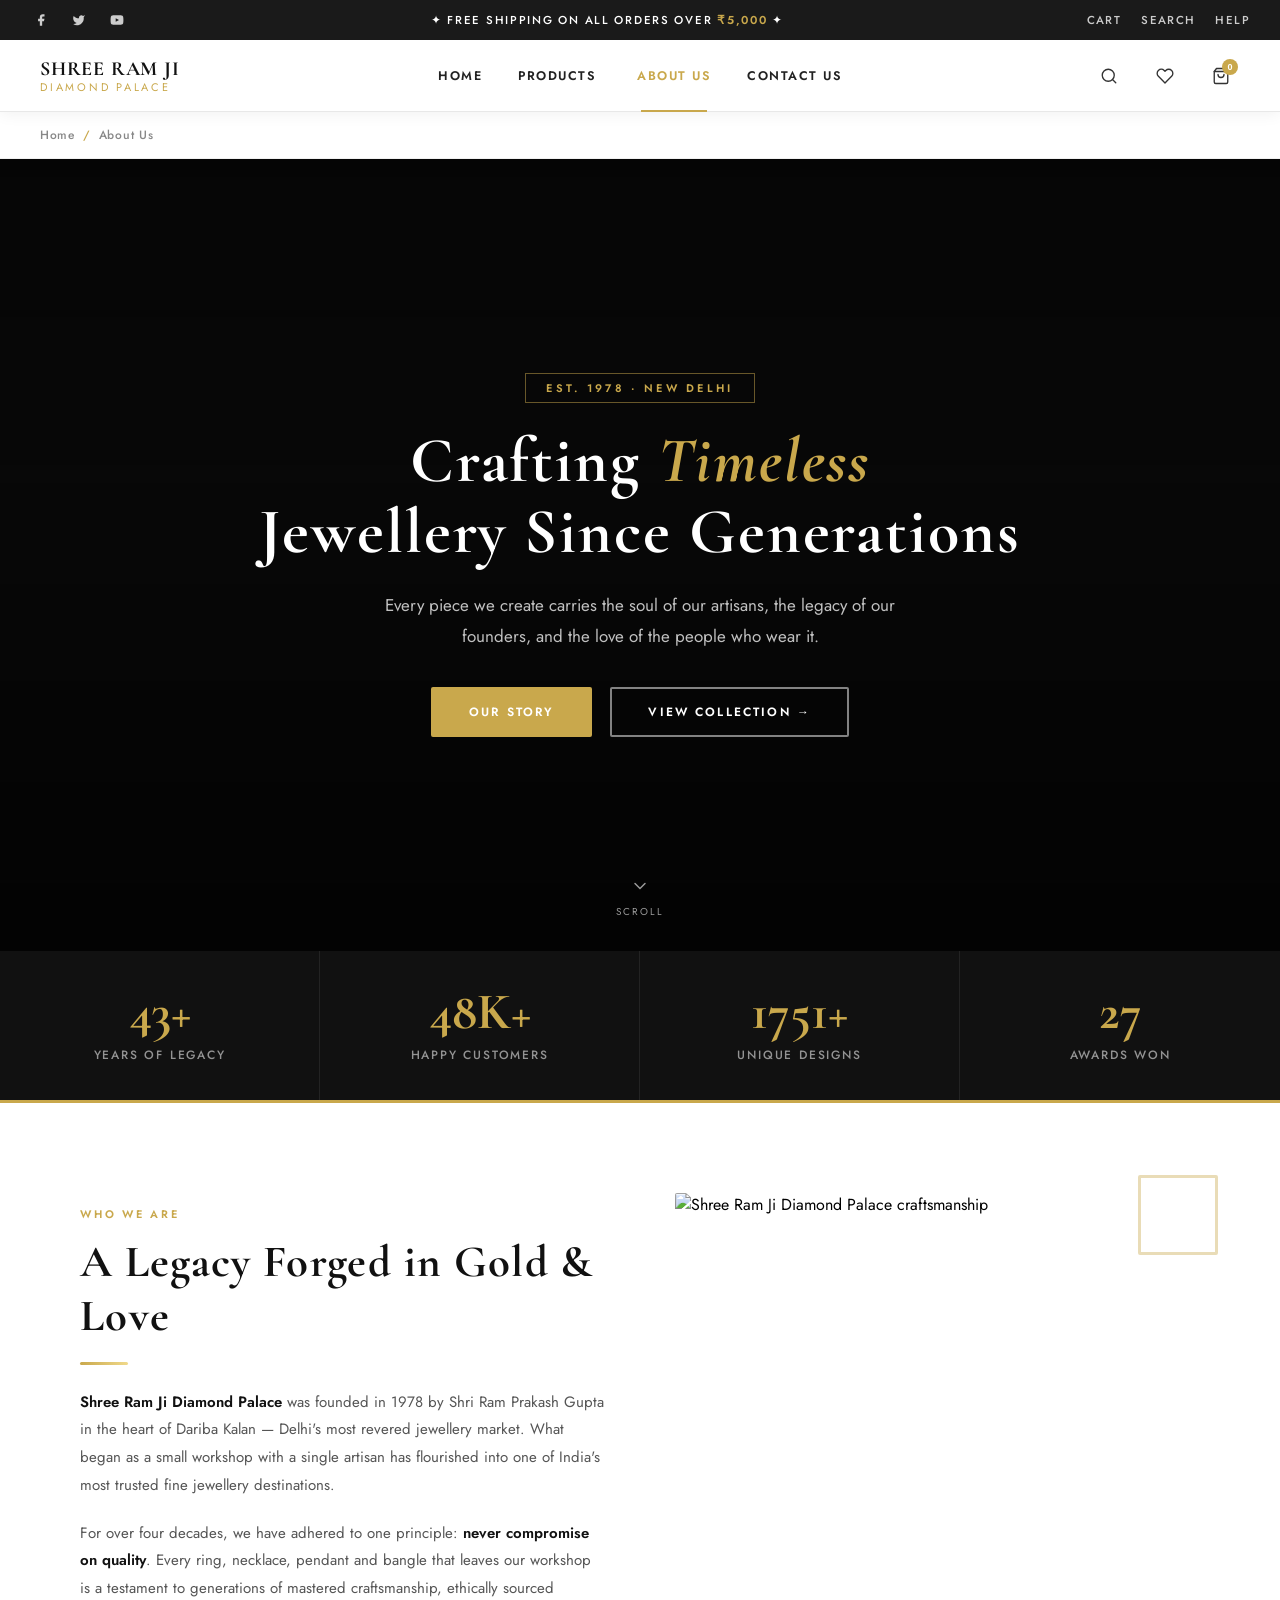
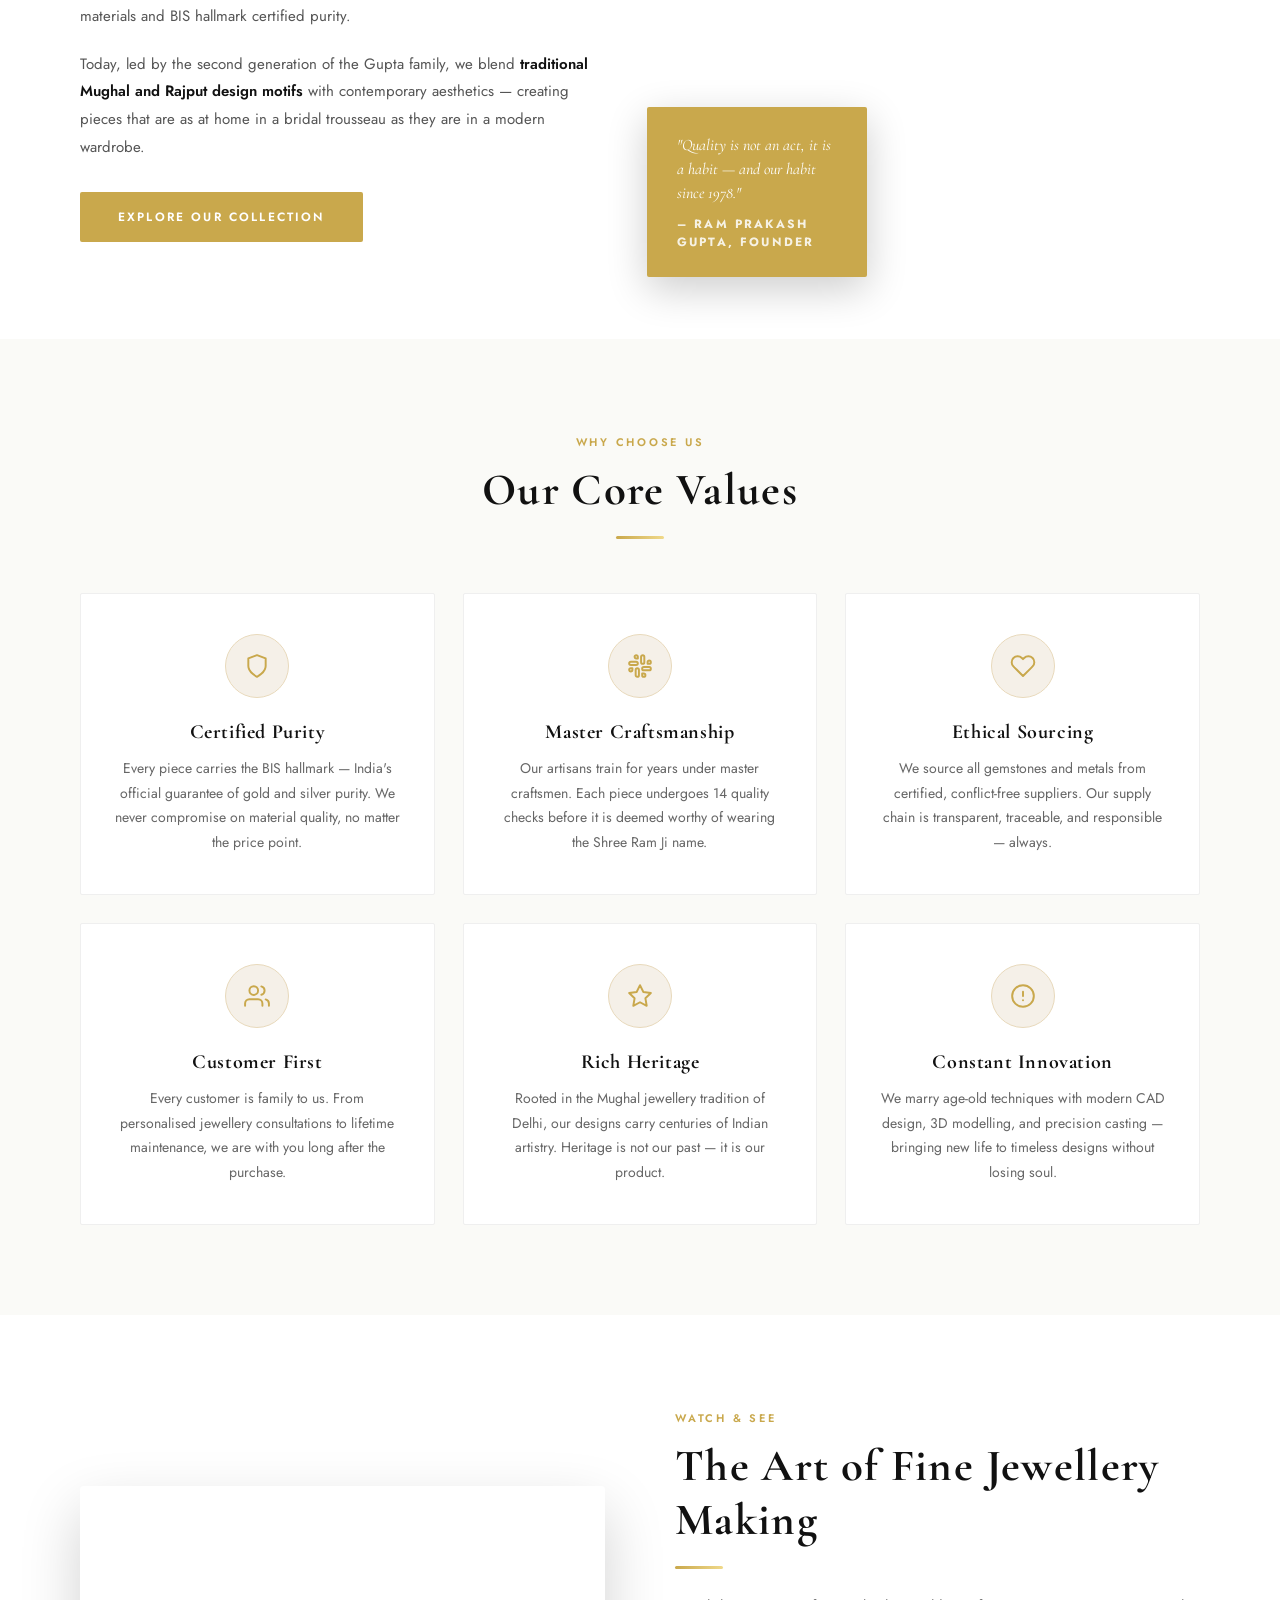
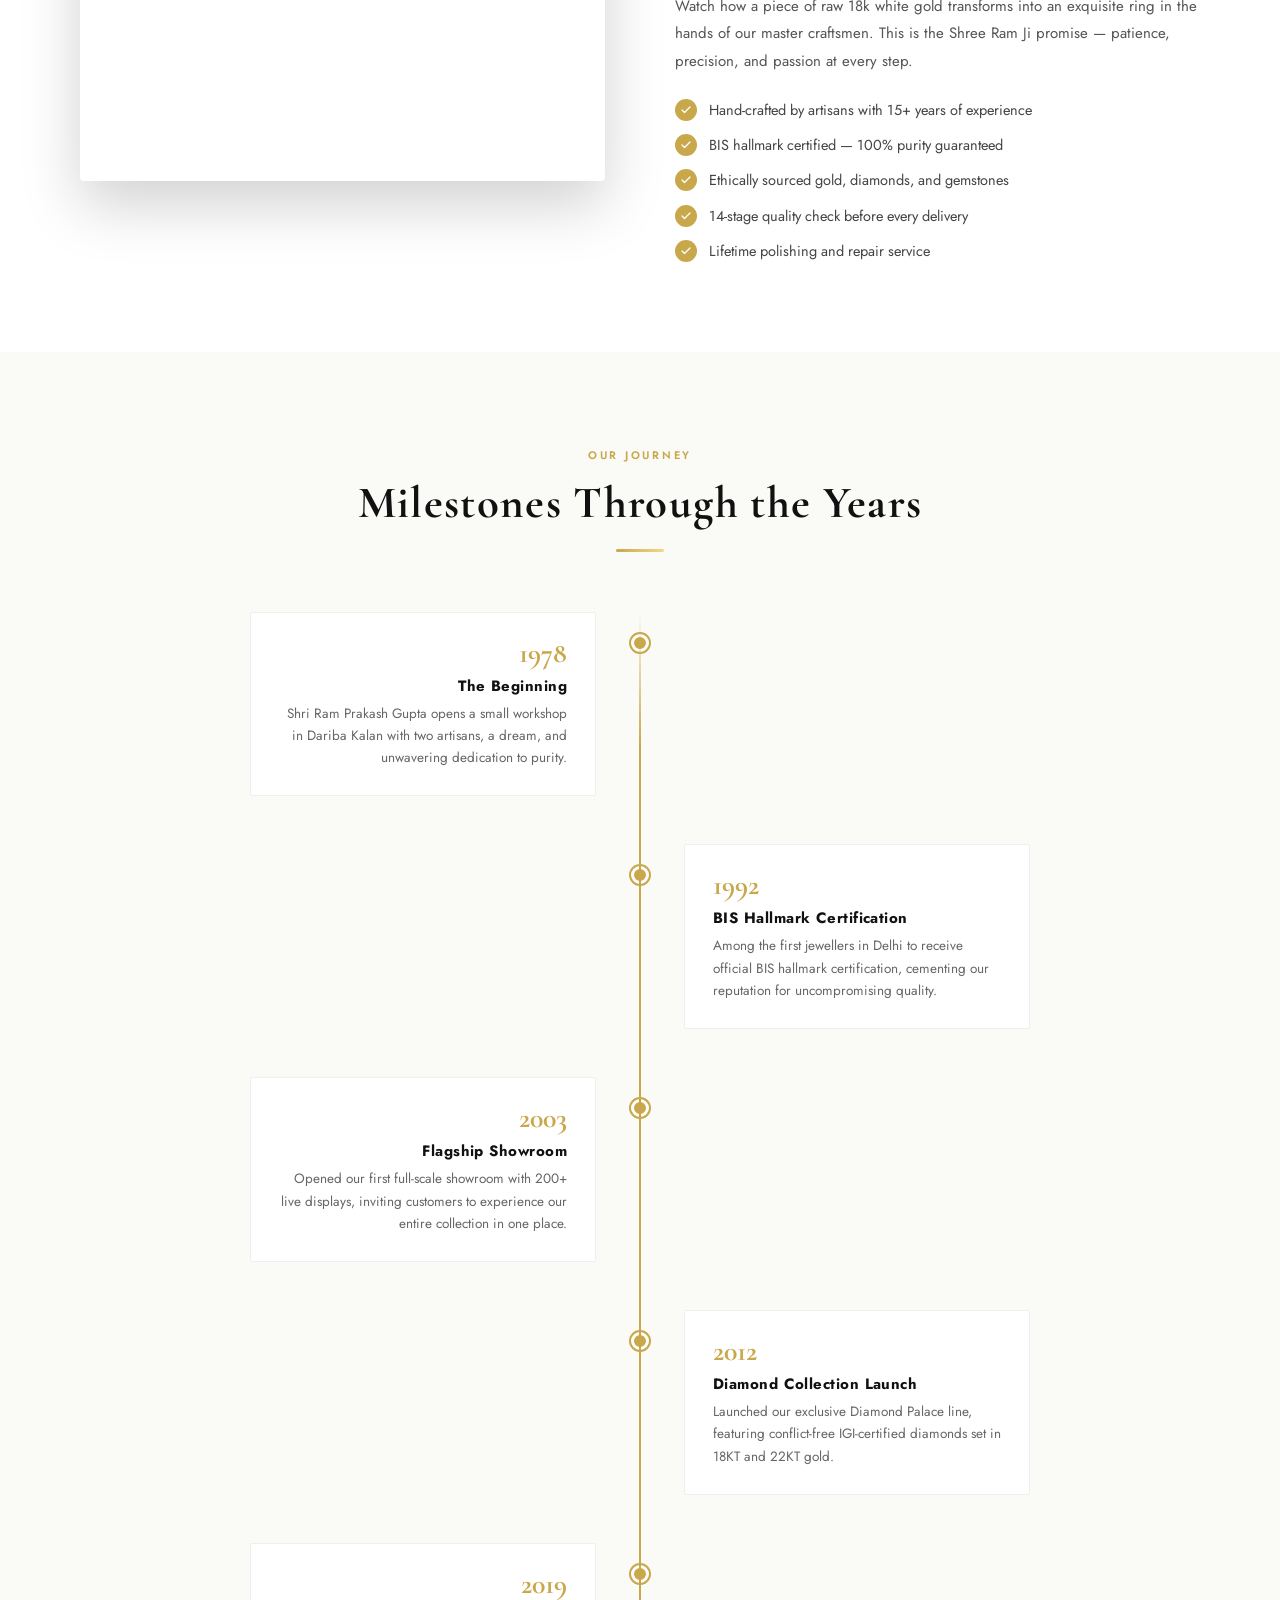
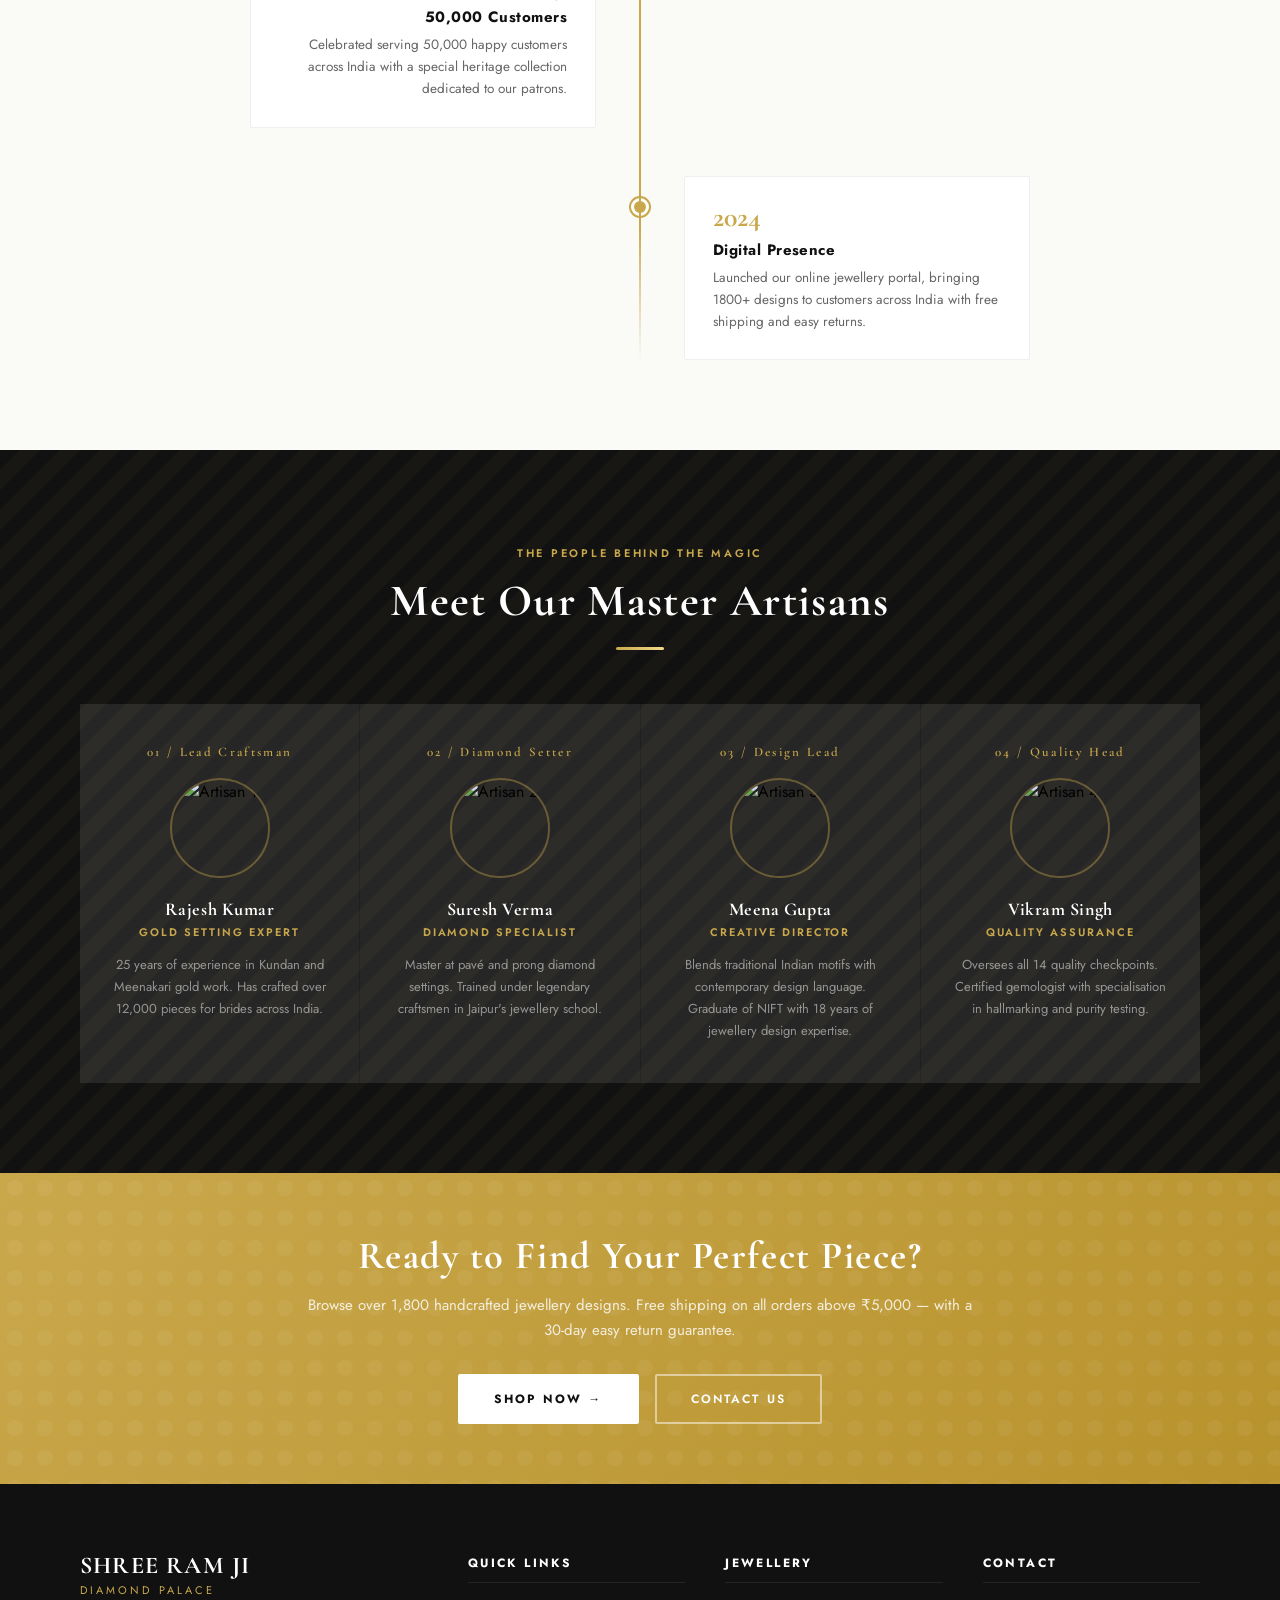
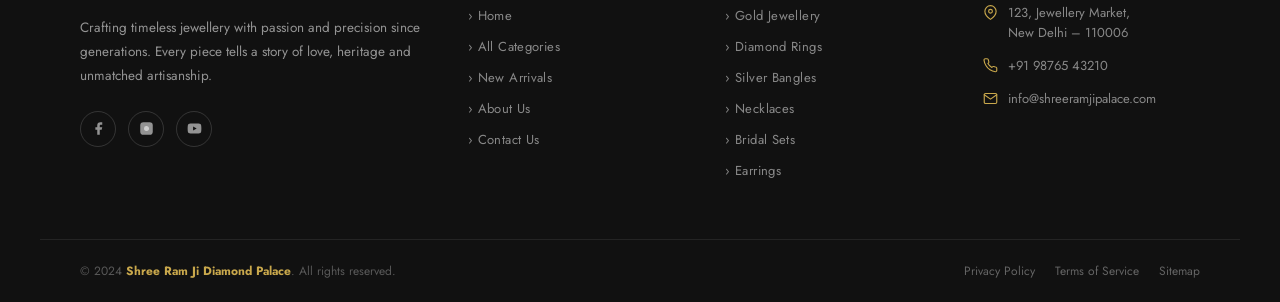
==== about-us.html @ 2475be4d "After Meta API" ====
<!DOCTYPE html>
<html lang="en">

<head>
  <meta charset="UTF-8" />
  <meta name="viewport" content="width=device-width, initial-scale=1.0" />
  <title>About Us – Shree Ram Ji Diamond Palace</title>
  <meta name="description"
    content="Learn the story of Shree Ram Ji Diamond Palace – generations of crafting timeless gold, diamond and silver jewellery with unmatched artisanship." />
  <link rel="preconnect" href="https://fonts.googleapis.com" />
  <link rel="preconnect" href="https://fonts.gstatic.com" crossorigin />
  <link
    href="https://fonts.googleapis.com/css2?family=Cormorant+Garamond:ital,wght@0,400;0,500;0,600;0,700;1,400;1,600&family=Jost:wght@300;400;500;600;700&display=swap"
    rel="stylesheet" />
  <link rel="stylesheet" href="css/topbar.css" />
  <style>
    /* ============================================
       ABOUT US PAGE STYLES
       ============================================ */

    /* ---------- BREADCRUMB ---------- */
    .breadcrumb {
      padding: 14px 40px;
      font-size: 12px;
      font-weight: 500;
      letter-spacing: 0.06em;
      color: #888;
      border-bottom: 1px solid #f0f0f0;
      display: flex;
      align-items: center;
      gap: 8px;
      background: #fff;
    }
    .breadcrumb a { color: #888; text-decoration: none; transition: color .3s; }
    .breadcrumb a:hover { color: var(--topbar-accent); }
    .breadcrumb .sep { color: #c9a84c; }

    /* ---------- HERO VIDEO SECTION ---------- */
    .about-hero {
      position: relative;
      height: 88vh;
      min-height: 520px;
      max-height: 860px;
      overflow: hidden;
      background: #0d0d0d;
      display: flex;
      align-items: center;
      justify-content: center;
    }

    /* YouTube iframe as full-bleed background */
    .about-hero-video-wrap {
      position: absolute;
      inset: 0;
      pointer-events: none;
      overflow: hidden;
    }
    .about-hero-video-wrap iframe {
      position: absolute;
      top: 50%;
      left: 50%;
      /* make it 16:9 and cover the container */
      width: 177.78vh;   /* 16/9 × 100vh */
      height: 100%;
      min-width: 100%;
      min-height: 56.25vw; /* 9/16 × 100vw */
      transform: translate(-50%, -50%);
      border: none;
      pointer-events: none;
    }

    /* Dark overlay */
    .about-hero-overlay {
      position: absolute;
      inset: 0;
      background: linear-gradient(
        to bottom,
        rgba(0,0,0,0.55) 0%,
        rgba(0,0,0,0.38) 40%,
        rgba(0,0,0,0.75) 100%
      );
      z-index: 1;
    }

    /* Hero text */
    .about-hero-content {
      position: relative;
      z-index: 2;
      text-align: center;
      padding: 0 24px;
      max-width: 820px;
      margin: 0 auto;
    }
    .about-hero-tag {
      display: inline-block;
      font-family: var(--font-primary);
      font-size: 11px;
      font-weight: 600;
      letter-spacing: 0.3em;
      text-transform: uppercase;
      color: var(--topbar-accent);
      border: 1px solid rgba(201,168,76,.5);
      padding: 6px 20px;
      margin-bottom: 22px;
      animation: fadeUp .8s ease .2s both;
    }
    .about-hero-title {
      font-family: var(--font-serif);
      font-size: clamp(40px, 5vw, 72px);
      font-weight: 700;
      color: #fff;
      line-height: 1.12;
      letter-spacing: 0.03em;
      margin-bottom: 22px;
      animation: fadeUp .8s ease .4s both;
    }
    .about-hero-title em {
      font-style: italic;
      color: var(--topbar-accent);
    }
    .about-hero-desc {
      font-size: 17px;
      color: rgba(255,255,255,.75);
      line-height: 1.8;
      max-width: 580px;
      margin: 0 auto 36px;
      animation: fadeUp .8s ease .6s both;
    }
    .about-hero-btns {
      display: flex;
      gap: 18px;
      justify-content: center;
      flex-wrap: wrap;
      animation: fadeUp .8s ease .8s both;
    }
    .btn-gold {
      display: inline-flex;
      align-items: center;
      gap: 10px;
      background: var(--topbar-accent);
      color: #fff;
      padding: 14px 36px;
      font-size: 12px;
      font-weight: 600;
      letter-spacing: 0.18em;
      text-transform: uppercase;
      font-family: var(--font-primary);
      text-decoration: none;
      border: 2px solid var(--topbar-accent);
      transition: all .3s;
      border-radius: 2px;
    }
    .btn-gold:hover { background: transparent; color: var(--topbar-accent); }
    .btn-outline-white {
      display: inline-flex;
      align-items: center;
      gap: 10px;
      background: transparent;
      color: #fff;
      padding: 14px 36px;
      font-size: 12px;
      font-weight: 600;
      letter-spacing: 0.18em;
      text-transform: uppercase;
      font-family: var(--font-primary);
      text-decoration: none;
      border: 2px solid rgba(255,255,255,.5);
      transition: all .3s;
      border-radius: 2px;
    }
    .btn-outline-white:hover { border-color: #fff; background: rgba(255,255,255,.08); }

    /* Scroll indicator */
    .scroll-indicator {
      position: absolute;
      bottom: 32px;
      left: 50%;
      transform: translateX(-50%);
      z-index: 2;
      display: flex;
      flex-direction: column;
      align-items: center;
      gap: 8px;
      color: rgba(255,255,255,.6);
      font-size: 10px;
      letter-spacing: 0.2em;
      text-transform: uppercase;
      animation: bounce 2s infinite;
    }
    .scroll-indicator svg {
      width: 20px; height: 20px;
      stroke: rgba(255,255,255,.6);
      fill: none;
      stroke-width: 1.8;
      stroke-linecap: round;
    }

    @keyframes fadeUp {
      from { opacity: 0; transform: translateY(24px); }
      to   { opacity: 1; transform: translateY(0); }
    }
    @keyframes bounce {
      0%, 100% { transform: translateX(-50%) translateY(0); }
      50%       { transform: translateX(-50%) translateY(8px); }
    }

    /* ---------- STATS STRIP ---------- */
    .stats-strip {
      background: #111;
      display: grid;
      grid-template-columns: repeat(4, 1fr);
      border-bottom: 3px solid var(--topbar-accent);
    }
    .stat-item {
      text-align: center;
      padding: 36px 20px;
      border-right: 1px solid rgba(255,255,255,.08);
      transition: background .3s;
    }
    .stat-item:last-child { border-right: none; }
    .stat-item:hover { background: rgba(201,168,76,.06); }
    .stat-number {
      font-family: var(--font-serif);
      font-size: clamp(36px, 4vw, 52px);
      font-weight: 700;
      color: var(--topbar-accent);
      line-height: 1;
      margin-bottom: 8px;
    }
    .stat-label {
      font-size: 12px;
      font-weight: 500;
      letter-spacing: 0.15em;
      text-transform: uppercase;
      color: rgba(255,255,255,.55);
    }

    /* ---------- STORY SECTION ---------- */
    .about-section {
      padding: 90px 0;
    }
    .container {
      max-width: 1200px;
      margin: 0 auto;
      padding: 0 40px;
    }

    .section-tag-sm {
      display: inline-block;
      font-size: 11px;
      font-weight: 600;
      letter-spacing: 0.25em;
      text-transform: uppercase;
      color: var(--topbar-accent);
      margin-bottom: 14px;
    }
    .section-title-lg {
      font-family: var(--font-serif);
      font-size: clamp(30px, 3.5vw, 48px);
      font-weight: 700;
      color: #111;
      line-height: 1.2;
      letter-spacing: 0.03em;
      margin-bottom: 0;
    }
    .section-divider {
      width: 48px;
      height: 3px;
      background: linear-gradient(90deg, var(--topbar-accent), #f0d98a);
      margin: 18px 0 24px;
      border-radius: 2px;
    }
    .body-text {
      font-size: 15px;
      color: #555;
      line-height: 1.85;
      margin-bottom: 20px;
    }
    .body-text strong { color: #111; font-weight: 600; }

    /* Story layout: text left, image right */
    .story-grid {
      display: grid;
      grid-template-columns: 1fr 1fr;
      gap: 70px;
      align-items: center;
    }
    .story-image-wrap {
      position: relative;
    }
    .story-main-img {
      width: 100%;
      aspect-ratio: 4/5;
      object-fit: cover;
      display: block;
      border-radius: 2px;
    }
    .story-accent-box {
      position: absolute;
      bottom: -28px;
      left: -28px;
      background: var(--topbar-accent);
      color: #fff;
      padding: 26px 30px;
      font-family: var(--font-serif);
      font-size: 16px;
      font-style: italic;
      line-height: 1.5;
      max-width: 220px;
      box-shadow: 0 12px 40px rgba(0,0,0,.2);
      border-radius: 2px;
    }
    .story-accent-box strong {
      display: block;
      font-style: normal;
      font-size: 12px;
      font-family: var(--font-primary);
      letter-spacing: 0.18em;
      text-transform: uppercase;
      margin-top: 10px;
      opacity: .85;
    }
    /* Small decorative frame */
    .story-frame {
      position: absolute;
      top: -18px;
      right: -18px;
      width: 80px;
      height: 80px;
      border: 3px solid var(--topbar-accent);
      opacity: .4;
      border-radius: 2px;
    }

    /* ---------- VALUES SECTION ---------- */
    .values-section {
      background: #fafaf7;
      padding: 90px 0;
    }
    .values-header { text-align: center; margin-bottom: 54px; }
    .values-header .section-divider { margin: 18px auto 0; }

    .values-grid {
      display: grid;
      grid-template-columns: repeat(3, 1fr);
      gap: 28px;
    }
    .value-card {
      background: #fff;
      padding: 40px 32px;
      text-align: center;
      border: 1px solid #efefef;
      border-radius: 2px;
      transition: transform .3s, box-shadow .3s, border-color .3s;
      position: relative;
      overflow: hidden;
    }
    .value-card::before {
      content: '';
      position: absolute;
      bottom: 0; left: 0; right: 0;
      height: 3px;
      background: linear-gradient(90deg, var(--topbar-accent), #f0d98a);
      transform: scaleX(0);
      transition: transform .35s;
    }
    .value-card:hover { transform: translateY(-6px); box-shadow: 0 16px 40px rgba(0,0,0,.09); border-color: #e8d9bb; }
    .value-card:hover::before { transform: scaleX(1); }

    .value-icon {
      width: 64px; height: 64px;
      border-radius: 50%;
      background: #f5f0e8;
      border: 1.5px solid #e8d9bb;
      display: flex; align-items: center; justify-content: center;
      margin: 0 auto 22px;
      transition: background .3s;
    }
    .value-card:hover .value-icon { background: #111; border-color: #111; }
    .value-icon svg {
      width: 26px; height: 26px;
      stroke: var(--topbar-accent);
      fill: none;
      stroke-width: 1.8;
      stroke-linecap: round;
      stroke-linejoin: round;
      transition: stroke .3s;
    }
    .value-card:hover .value-icon svg { stroke: var(--topbar-accent); }

    .value-title {
      font-family: var(--font-serif);
      font-size: 20px;
      font-weight: 700;
      color: #111;
      margin-bottom: 12px;
      letter-spacing: 0.03em;
    }
    .value-desc {
      font-size: 14px;
      color: #666;
      line-height: 1.75;
    }

    /* ---------- VIDEO FEATURE SECTION ---------- */
    .video-feature {
      padding: 90px 0;
      background: #fff;
    }
    .video-feature-grid {
      display: grid;
      grid-template-columns: 1fr 1fr;
      gap: 70px;
      align-items: center;
    }
    .video-embed-wrap {
      position: relative;
      aspect-ratio: 16/9;
      border-radius: 4px;
      overflow: hidden;
      box-shadow: 0 24px 60px rgba(0,0,0,.18);
    }
    .video-embed-wrap iframe {
      position: absolute;
      inset: 0;
      width: 100%;
      height: 100%;
      border: none;
    }
    /* Gold corner accents */
    .video-embed-wrap::before,
    .video-embed-wrap::after {
      content: '';
      position: absolute;
      width: 30px; height: 30px;
      border-color: var(--topbar-accent);
      border-style: solid;
      z-index: 1;
    }
    .video-embed-wrap::before { top: -8px; left: -8px; border-width: 3px 0 0 3px; }
    .video-embed-wrap::after  { bottom: -8px; right: -8px; border-width: 0 3px 3px 0; }

    .video-feature-checklist {
      list-style: none;
      margin-top: 22px;
      display: flex;
      flex-direction: column;
      gap: 12px;
    }
    .video-feature-checklist li {
      display: flex;
      align-items: flex-start;
      gap: 12px;
      font-size: 14.5px;
      color: #444;
      line-height: 1.6;
    }
    .check-icon {
      width: 22px; height: 22px;
      flex-shrink: 0;
      background: var(--topbar-accent);
      border-radius: 50%;
      display: flex; align-items: center; justify-content: center;
      margin-top: 1px;
    }
    .check-icon svg {
      width: 12px; height: 12px;
      stroke: #fff;
      fill: none;
      stroke-width: 2.5;
      stroke-linecap: round;
      stroke-linejoin: round;
    }

    /* ---------- TIMELINE ---------- */
    .timeline-section {
      padding: 90px 0;
      background: #fafaf7;
    }
    .timeline-header { text-align: center; margin-bottom: 60px; }
    .timeline-header .section-divider { margin: 18px auto 0; }

    .timeline {
      position: relative;
      max-width: 780px;
      margin: 0 auto;
    }
    .timeline::before {
      content: '';
      position: absolute;
      left: 50%;
      top: 0; bottom: 0;
      width: 2px;
      background: linear-gradient(to bottom, transparent, var(--topbar-accent) 10%, var(--topbar-accent) 90%, transparent);
      transform: translateX(-50%);
    }
    .timeline-item {
      display: grid;
      grid-template-columns: 1fr 40px 1fr;
      gap: 0;
      margin-bottom: 48px;
      align-items: start;
    }
    .timeline-item:last-child { margin-bottom: 0; }

    .timeline-content-left,
    .timeline-content-right {
      background: #fff;
      padding: 26px 28px;
      border: 1px solid #efefef;
      border-radius: 2px;
      position: relative;
      transition: box-shadow .3s;
    }
    .timeline-content-left:hover,
    .timeline-content-right:hover { box-shadow: 0 8px 24px rgba(0,0,0,.08); }

    .timeline-content-left { text-align: right; margin-right: 24px; }
    .timeline-content-right { text-align: left; margin-left: 24px; }

    /* Empty filler */
    .timeline-item:nth-child(even) .timeline-content-left { visibility: hidden; }
    .timeline-item:nth-child(odd)  .timeline-content-right { visibility: hidden; }

    .timeline-dot {
      display: flex;
      align-items: flex-start;
      justify-content: center;
      padding-top: 22px;
    }
    .timeline-dot-inner {
      width: 18px; height: 18px;
      border-radius: 50%;
      background: var(--topbar-accent);
      border: 3px solid #fff;
      box-shadow: 0 0 0 2px var(--topbar-accent);
    }

    .timeline-year {
      font-family: var(--font-serif);
      font-size: 28px;
      font-weight: 700;
      color: var(--topbar-accent);
      line-height: 1;
      margin-bottom: 8px;
    }
    .timeline-title {
      font-size: 15px;
      font-weight: 700;
      color: #111;
      margin-bottom: 6px;
      letter-spacing: 0.03em;
    }
    .timeline-text {
      font-size: 13.5px;
      color: #666;
      line-height: 1.65;
    }

    /* ---------- TEAM / CRAFTSMANSHIP ---------- */
    .craftsmanship-section {
      padding: 90px 0;
      background: #111;
      position: relative;
      overflow: hidden;
    }
    .craftsmanship-section::before {
      content: '';
      position: absolute;
      inset: 0;
      background: url("data:image/svg+xml,%3Csvg width='40' height='40' viewBox='0 0 40 40' xmlns='http://www.w3.org/2000/svg'%3E%3Cg fill='%23c9a84c' fill-opacity='0.04'%3E%3Cpath d='M0 40L40 0H20L0 20M40 40V20L20 40'/%3E%3C/g%3E%3C/svg%3E");
    }
    .craftsmanship-inner {
      position: relative;
      z-index: 1;
    }
    .craftsmanship-header { text-align: center; margin-bottom: 54px; }
    .craftsmanship-header .section-title-lg { color: #fff; }
    .craftsmanship-header .section-tag-sm { color: var(--topbar-accent); }
    .craftsmanship-header .section-divider { margin: 18px auto 0; }

    .craft-grid {
      display: grid;
      grid-template-columns: repeat(4, 1fr);
      gap: 1px;
      background: rgba(255,255,255,.06);
    }
    .craft-card {
      background: rgba(255,255,255,.03);
      padding: 40px 28px;
      text-align: center;
      transition: background .3s;
      cursor: default;
    }
    .craft-card:hover { background: rgba(201,168,76,.08); }

    .craft-num {
      font-family: var(--font-serif);
      font-size: 13px;
      color: var(--topbar-accent);
      letter-spacing: 0.18em;
      margin-bottom: 18px;
      font-weight: 600;
    }
    .craft-img-circle {
      width: 100px; height: 100px;
      border-radius: 50%;
      overflow: hidden;
      margin: 0 auto 20px;
      border: 2px solid rgba(201,168,76,.4);
    }
    .craft-img-circle img {
      width: 100%; height: 100%;
      object-fit: cover;
      filter: grayscale(20%);
      transition: filter .3s, transform .3s;
    }
    .craft-card:hover .craft-img-circle img { filter: grayscale(0%); transform: scale(1.05); }
    .craft-name {
      font-family: var(--font-serif);
      font-size: 18px;
      font-weight: 700;
      color: #fff;
      margin-bottom: 4px;
      letter-spacing: 0.03em;
    }
    .craft-role {
      font-size: 11px;
      color: var(--topbar-accent);
      font-weight: 600;
      letter-spacing: 0.18em;
      text-transform: uppercase;
      margin-bottom: 14px;
    }
    .craft-bio {
      font-size: 13px;
      color: rgba(255,255,255,.5);
      line-height: 1.7;
    }

    /* ---------- CTA STRIP ---------- */
    .cta-strip {
      background: linear-gradient(135deg, var(--topbar-accent) 0%, #b8922c 100%);
      padding: 60px 40px;
      text-align: center;
      position: relative;
      overflow: hidden;
    }
    .cta-strip::before {
      content: '';
      position: absolute;
      inset: 0;
      background: url("data:image/svg+xml,%3Csvg width='30' height='30' viewBox='0 0 30 30' xmlns='http://www.w3.org/2000/svg'%3E%3Cg fill='%23fff' fill-opacity='0.05'%3E%3Ccircle cx='15' cy='15' r='8'/%3E%3C/g%3E%3C/svg%3E");
    }
    .cta-inner { position: relative; z-index: 1; max-width: 680px; margin: 0 auto; }
    .cta-title {
      font-family: var(--font-serif);
      font-size: clamp(28px, 3vw, 42px);
      font-weight: 700;
      color: #fff;
      letter-spacing: 0.04em;
      margin-bottom: 14px;
      line-height: 1.2;
    }
    .cta-sub {
      font-size: 15px;
      color: rgba(255,255,255,.82);
      line-height: 1.7;
      margin-bottom: 30px;
    }
    .cta-btns { display: flex; gap: 16px; justify-content: center; flex-wrap: wrap; }
    .btn-white {
      display: inline-flex;
      align-items: center;
      gap: 9px;
      background: #fff;
      color: #111;
      padding: 14px 34px;
      font-size: 12px;
      font-weight: 700;
      letter-spacing: 0.18em;
      text-transform: uppercase;
      font-family: var(--font-primary);
      text-decoration: none;
      border: 2px solid #fff;
      transition: all .3s;
      border-radius: 2px;
    }
    .btn-white:hover { background: transparent; color: #fff; }
    .btn-outline-dark {
      display: inline-flex;
      align-items: center;
      gap: 9px;
      background: transparent;
      color: #fff;
      padding: 14px 34px;
      font-size: 12px;
      font-weight: 600;
      letter-spacing: 0.18em;
      text-transform: uppercase;
      font-family: var(--font-primary);
      text-decoration: none;
      border: 2px solid rgba(255,255,255,.5);
      transition: all .3s;
      border-radius: 2px;
    }
    .btn-outline-dark:hover { border-color: #fff; background: rgba(255,255,255,.1); }

    /* ---------- FOOTER (reuse from index) ---------- */
    .site-footer {
      background: #111;
      color: rgba(255,255,255,.75);
      padding: 70px 0 0;
      font-family: var(--font-primary);
    }
    .footer-grid {
      max-width: 1200px;
      margin: 0 auto;
      padding: 0 40px;
      display: grid;
      grid-template-columns: 1.6fr 1fr 1fr 1fr;
      gap: 40px;
      padding-bottom: 50px;
      border-bottom: 1px solid rgba(255,255,255,.08);
    }
    .footer-logo-text {
      font-family: var(--font-serif);
      font-size: 24px;
      font-weight: 700;
      color: #fff;
      letter-spacing: 0.05em;
      text-transform: uppercase;
      line-height: 1;
    }
    .footer-logo-sub {
      font-size: 11px;
      font-weight: 400;
      letter-spacing: 0.28em;
      color: var(--topbar-accent);
      text-transform: uppercase;
      margin-bottom: 18px;
      margin-top: 4px;
    }
    .footer-about { font-size: 13.5px; color: rgba(255,255,255,.55); line-height: 1.8; margin-bottom: 22px; }
    .footer-social { display: flex; gap: 12px; }
    .footer-social a {
      width: 36px; height: 36px;
      border-radius: 50%;
      border: 1px solid rgba(255,255,255,.15);
      display: flex; align-items: center; justify-content: center;
      color: rgba(255,255,255,.55);
      text-decoration: none;
      transition: all .3s;
    }
    .footer-social a:hover { background: var(--topbar-accent); border-color: var(--topbar-accent); color: #fff; }
    .footer-social a svg { width: 15px; height: 15px; fill: currentColor; }
    .footer-col h5 {
      font-size: 12px;
      font-weight: 700;
      letter-spacing: 0.2em;
      text-transform: uppercase;
      color: #fff;
      margin-bottom: 20px;
      padding-bottom: 10px;
      border-bottom: 1px solid rgba(255,255,255,.08);
    }
    .footer-links { list-style: none; }
    .footer-links li { margin-bottom: 8px; }
    .footer-links li a { font-size: 13px; color: rgba(255,255,255,.5); text-decoration: none; transition: color .25s; letter-spacing: 0.03em; }
    .footer-links li a:hover { color: var(--topbar-accent); }
    .footer-contact-item { display: flex; align-items: flex-start; gap: 10px; font-size: 13px; color: rgba(255,255,255,.5); margin-bottom: 12px; line-height: 1.6; }
    .footer-contact-item svg { width: 15px; height: 15px; stroke: var(--topbar-accent); fill: none; stroke-width: 1.8; stroke-linecap: round; stroke-linejoin: round; flex-shrink: 0; margin-top: 2px; }
    .footer-bottom {
      max-width: 1200px;
      margin: 0 auto;
      padding: 22px 40px;
      display: flex;
      align-items: center;
      justify-content: space-between;
      font-size: 12px;
      color: rgba(255,255,255,.3);
      flex-wrap: wrap;
      gap: 12px;
    }
    .footer-bottom a { color: rgba(255,255,255,.35); text-decoration: none; transition: color .25s; }
    .footer-bottom a:hover { color: var(--topbar-accent); }

    /* ---------- RESPONSIVE ---------- */
    @media (max-width: 1024px) {
      .story-grid, .video-feature-grid { grid-template-columns: 1fr; gap: 44px; }
      .story-image-wrap { order: -1; }
      .story-accent-box { bottom: -18px; left: -10px; }
      .values-grid { grid-template-columns: repeat(2, 1fr); }
      .craft-grid { grid-template-columns: repeat(2, 1fr); }
      .footer-grid { grid-template-columns: 1fr 1fr; }
    }
    @media (max-width: 768px) {
      .breadcrumb { padding: 12px 16px; }
      .about-section, .video-feature, .timeline-section, .craftsmanship-section, .values-section { padding: 60px 0; }
      .container { padding: 0 20px; }
      .stats-strip { grid-template-columns: repeat(2, 1fr); }
      .stat-item:nth-child(2) { border-right: none; }
      .stat-item:nth-child(1), .stat-item:nth-child(2) { border-bottom: 1px solid rgba(255,255,255,.08); }
      .values-grid { grid-template-columns: 1fr; }
      .craft-grid { grid-template-columns: 1fr 1fr; }
      .timeline::before { display: none; }
      .timeline-item { grid-template-columns: 1fr; gap: 0; }
      .timeline-content-left, .timeline-content-right { margin: 0 0 16px; text-align: left; }
      .timeline-dot, .timeline-item:nth-child(even) .timeline-content-left,
      .timeline-item:nth-child(odd)  .timeline-content-right { display: none; }
      .timeline-item:nth-child(even) .timeline-content-right,
      .timeline-item:nth-child(odd)  .timeline-content-left { visibility: visible; }
      .footer-grid { grid-template-columns: 1fr; }
      .cta-strip { padding: 44px 20px; }
    }
    @media (max-width: 480px) {
      .about-hero-title { font-size: 34px; }
      .craft-grid { grid-template-columns: 1fr; }
      .stats-strip { grid-template-columns: 1fr 1fr; }
    }
  </style>
</head>

<body>

  <!-- ====================== TOP BAR ====================== -->
  <div class="top-bar">
    <div class="top-bar-left">
      <a href="#" aria-label="Facebook">
        <svg viewBox="0 0 24 24" xmlns="http://www.w3.org/2000/svg">
          <path d="M18 2h-3a5 5 0 0 0-5 5v3H7v4h3v8h4v-8h3l1-4h-4V7a1 1 0 0 1 1-1h3z" />
        </svg>
      </a>
      <a href="#" aria-label="Twitter">
        <svg viewBox="0 0 24 24" xmlns="http://www.w3.org/2000/svg">
          <path d="M22 4s-.7 2.1-2 3.4c1.6 10-9.4 17.3-18 11.6 2.2.1 4.4-.6 6-2C3 15.5.5 9.6 3 5c2.2 2.6 5.6 4.1 9 4-.9-4.2 4-6.6 7-3.8 1.1 0 3-1.2 3-1.2z" />
        </svg>
      </a>
      <a href="#" aria-label="YouTube">
        <svg viewBox="0 0 24 24" xmlns="http://www.w3.org/2000/svg">
          <path d="M22.54 6.42a2.78 2.78 0 0 0-1.95-1.96C18.88 4 12 4 12 4s-6.88 0-8.59.46A2.78 2.78 0 0 0 1.46 6.42 29 29 0 0 0 1 12a29 29 0 0 0 .46 5.58 2.78 2.78 0 0 0 1.95 1.96C5.12 20 12 20 12 20s6.88 0 8.59-.46a2.78 2.78 0 0 0 1.96-1.96A29 29 0 0 0 23 12a29 29 0 0 0-.46-5.58z" />
          <polygon points="9.75 15.02 15.5 12 9.75 8.98 9.75 15.02" fill="#1a1a1a" stroke="none" />
        </svg>
      </a>
    </div>
    <div class="top-bar-center">✦ FREE SHIPPING ON ALL ORDERS OVER <span class="accent">₹5,000</span> ✦</div>
    <div class="top-bar-right">
      <a href="#" id="top-cart-link">Cart</a>
      <a href="#" id="top-search-link" onclick="openSearch(); return false;">Search</a>
      <a href="#" id="top-help-link">Help</a>
    </div>
  </div>

  <!-- ====================== MAIN HEADER ====================== -->
  <header class="main-header" id="main-header">
    <button class="hamburger-btn" id="hamburger-btn" aria-label="Open menu">
      <span></span><span></span><span></span>
    </button>
    <a href="index.html" class="logo">
      <div class="logo-text">Shree Ram Ji<span>Diamond Palace</span></div>
    </a>
    <nav aria-label="Main navigation">
      <ul class="main-nav" id="main-nav">
        <li><a href="index.html" id="nav-home">Home</a></li>
        <li class="has-mega-menu" id="nav-products-li">
          <a href="#" id="nav-products">Products
            <svg class="nav-arrow" viewBox="0 0 16 16" fill="currentColor"><path d="M8 11L2 5h12z" /></svg>
          </a>
          <div class="mega-menu" id="mega-menu">
            <div class="mega-left">
              <h4>All Categories</h4>
              <ul class="mega-cat-list">
                <li><a href="gold.html">Gold</a></li>
                <li><a href="#">Diamond</a></li>
                <li><a href="#">Silver</a></li>
              </ul>
              <a href="#" class="mega-all-btn" id="mega-all-products-btn">All Products
                <svg viewBox="0 0 256 512"><path d="M224.3 273l-136 136c-9.4 9.4-24.6 9.4-33.9 0l-22.6-22.6c-9.4-9.4-9.4-24.6 0-33.9l96.4-96.4-96.4-96.4c-9.4-9.4-9.4-24.6 0-33.9L54.3 103c9.4-9.4 24.6-9.4 33.9 0l136 136c9.5 9.4 9.5 24.6.1 34z" /></svg>
              </a>
            </div>
            <div class="mega-right">
              <div class="mega-grid">
                <a href="#" class="mega-item" id="mega-bracelets"><div class="mega-item-thumb"><img src="https://goldsmith.ninetheme.com/wp-content/uploads/2022/12/042-bracelet-2.svg" alt="Bracelets" loading="lazy" /><span class="mega-item-count">13</span></div><div class="mega-item-name">Bracelets</div></a>
                <a href="#" class="mega-item" id="mega-earrings"><div class="mega-item-thumb"><img src="https://goldsmith.ninetheme.com/wp-content/uploads/2022/12/015-earrings-1.svg" alt="Earrings" loading="lazy" /><span class="mega-item-count">3</span></div><div class="mega-item-name">Earrings</div></a>
                <a href="#" class="mega-item" id="mega-goldrings"><div class="mega-item-thumb"><img src="https://goldsmith.ninetheme.com/wp-content/uploads/2022/12/025-earrings-3.svg" alt="Gold Rings" loading="lazy" /><span class="mega-item-count">11</span></div><div class="mega-item-name">Gold Rings</div></a>
                <a href="#" class="mega-item" id="mega-necklaces"><div class="mega-item-thumb"><img src="https://goldsmith.ninetheme.com/wp-content/uploads/2022/12/045-pendant-1.svg" alt="Necklaces" loading="lazy" /><span class="mega-item-count">7</span></div><div class="mega-item-name">Necklaces</div></a>
                <a href="#" class="mega-item" id="mega-noserings"><div class="mega-item-thumb"><img src="https://goldsmith.ninetheme.com/wp-content/uploads/2022/12/031-ring-1.svg" alt="Nose Rings" loading="lazy" /><span class="mega-item-count">16</span></div><div class="mega-item-name">Nose Rings</div></a>
                <a href="#" class="mega-item" id="mega-rings"><div class="mega-item-thumb"><img src="https://goldsmith.ninetheme.com/wp-content/uploads/2022/12/024-engagement.svg" alt="Rings" loading="lazy" /><span class="mega-item-count">3</span></div><div class="mega-item-name">Rings</div></a>
                <a href="#" class="mega-item" id="mega-sets"><div class="mega-item-thumb"><img src="https://goldsmith.ninetheme.com/wp-content/uploads/2022/12/021-gem.svg" alt="Sets" loading="lazy" /><span class="mega-item-count">3</span></div><div class="mega-item-name">Sets</div></a>
                <a href="#" class="mega-item" id="mega-silverbangles"><div class="mega-item-thumb"><img src="https://goldsmith.ninetheme.com/wp-content/uploads/2022/12/042-bracelet-2.svg" alt="Silver Bangles" loading="lazy" /><span class="mega-item-count">7</span></div><div class="mega-item-name">Silver Bangles</div></a>
                <a href="#" class="mega-item" id="mega-silverrings"><div class="mega-item-thumb"><img src="https://goldsmith.ninetheme.com/wp-content/uploads/2022/12/020-earrings-2.svg" alt="Silver Rings" loading="lazy" /><span class="mega-item-count">8</span></div><div class="mega-item-name">Silver Rings</div></a>
                <a href="#" class="mega-item" id="mega-goldbangles"><div class="mega-item-thumb"><img src="https://goldsmith.ninetheme.com/wp-content/uploads/2022/12/042-bracelet-2.svg" alt="Gold Bangles" loading="lazy" /><span class="mega-item-count">7</span></div><div class="mega-item-name">Gold Bangles</div></a>
                <a href="#" class="mega-item" id="mega-goldbuckle"><div class="mega-item-thumb"><img src="https://goldsmith.ninetheme.com/wp-content/uploads/2022/12/050-necklace-4.svg" alt="Gold Buckle" loading="lazy" /><span class="mega-item-count">7</span></div><div class="mega-item-name">Gold Buckle</div></a>
                <a href="#" class="mega-item" id="mega-goldpiercing"><div class="mega-item-thumb"><img src="https://goldsmith.ninetheme.com/wp-content/uploads/2022/12/043-piercing.svg" alt="Gold Piercing" loading="lazy" /><span class="mega-item-count">7</span></div><div class="mega-item-name">Gold Piercing</div></a>
              </div>
            </div>
          </div>
        </li>
        <li class="active"><a href="about-us.html" id="nav-about">About Us</a></li>
        <li><a href="Contact.html" id="nav-contact">Contact Us</a></li>
      </ul>
    </nav>
    <div class="header-actions">
      <button class="icon-btn search-toggle-btn" aria-label="Search" onclick="openSearch()" id="header-search-btn">
        <svg viewBox="0 0 24 24"><circle cx="11" cy="11" r="8" /><line x1="21" y1="21" x2="16.65" y2="16.65" /></svg>
      </button>
      <button class="icon-btn" aria-label="Wishlist" id="header-wishlist-btn">
        <svg viewBox="0 0 24 24"><path d="M20.84 4.61a5.5 5.5 0 0 0-7.78 0L12 5.67l-1.06-1.06a5.5 5.5 0 0 0-7.78 7.78l1.06 1.06L12 21.23l7.78-7.78 1.06-1.06a5.5 5.5 0 0 0 0-7.78z" /></svg>
      </button>
      <button class="icon-btn" aria-label="Cart" id="header-cart-btn">
        <svg viewBox="0 0 24 24"><path d="M6 2 3 6v14a2 2 0 0 0 2 2h14a2 2 0 0 0 2-2V6l-3-4z" /><line x1="3" y1="6" x2="21" y2="6" /><path d="M16 10a4 4 0 0 1-8 0" /></svg>
        <span class="cart-count">0</span>
      </button>
    </div>
  </header>

  <!-- ====================== SEARCH OVERLAY ====================== -->
  <div class="search-overlay" id="search-overlay" role="dialog" aria-label="Search">
    <button class="search-overlay-close" onclick="closeSearch()" id="search-close-btn" aria-label="Close search">✕</button>
    <div class="search-overlay-inner">
      <h3>What are you looking for?</h3>
      <div class="search-overlay-input">
        <input type="text" id="search-input" placeholder="Search products..." autocomplete="off" aria-label="Search products" />
        <button aria-label="Submit search"><svg viewBox="0 0 24 24"><circle cx="11" cy="11" r="8" /><line x1="21" y1="21" x2="16.65" y2="16.65" /></svg></button>
      </div>
    </div>
  </div>

  <!-- ====================== MOBILE DRAWER ====================== -->
  <div class="mobile-drawer" id="mobile-drawer" role="dialog" aria-label="Mobile navigation">
    <div class="drawer-overlay" id="drawer-overlay" onclick="closeDrawer()"></div>
    <div class="drawer-panel">
      <div class="drawer-header">
        <div class="logo-text" style="font-size:16px;">Shree Ram Ji<span style="display:block;font-size:10px;color:#c9a84c;font-family:'Jost',sans-serif;letter-spacing:0.2em;">Diamond Palace</span></div>
        <button class="drawer-close" onclick="closeDrawer()" id="drawer-close-btn" aria-label="Close menu">✕</button>
      </div>
      <div class="drawer-search">
        <input type="text" id="drawer-search-input" placeholder="Search products..." aria-label="Search products" />
      </div>
      <ul class="drawer-nav">
        <li><a href="index.html" id="drawer-home">Home <span class="arrow">›</span></a></li>
        <li><a href="#" id="drawer-products">Products <span class="arrow">›</span></a></li>
        <li><a href="about-us.html" id="drawer-about">About Us <span class="arrow">›</span></a></li>
        <li><a href="Contact.html" id="drawer-contact">Contact Us <span class="arrow">›</span></a></li>
      </ul>
      <div class="drawer-footer">© 2024, <strong>Shree Ram Ji Diamond Palace</strong>. All rights reserved.</div>
    </div>
  </div>

  <!-- ====================== BREADCRUMB ====================== -->
  <div class="breadcrumb">
    <a href="index.html">Home</a>
    <span class="sep">/</span>
    About Us
  </div>

  <!-- ====================== HERO: VIDEO BACKGROUND ====================== -->
  <section class="about-hero" aria-label="About Us Hero">
    <!-- YouTube video as cinematic background -->
    <div class="about-hero-video-wrap">
      <iframe
        src="https://www.youtube.com/embed/BGFjttL3-8A?controls=0&rel=0&playsinline=1&autoplay=1&mute=1&loop=1&playlist=BGFjttL3-8A&cc_load_policy=0&enablejsapi=1"
        title="18k white gold ring – Shree Ram Ji Diamond Palace"
        frameborder="0"
        allow="accelerometer; autoplay; clipboard-write; encrypted-media; gyroscope; picture-in-picture"
        allowfullscreen
        loading="lazy">
      </iframe>
    </div>
    <div class="about-hero-overlay"></div>
    <div class="about-hero-content">
      <span class="about-hero-tag">Est. 1978 · New Delhi</span>
      <h1 class="about-hero-title">Crafting <em>Timeless</em><br>Jewellery Since Generations</h1>
      <p class="about-hero-desc">Every piece we create carries the soul of our artisans, the legacy of our founders, and the love of the people who wear it.</p>
      <div class="about-hero-btns">
        <a href="#our-story" class="btn-gold" id="hero-story-btn">Our Story</a>
        <a href="gold.html" class="btn-outline-white" id="hero-collection-btn">View Collection →</a>
      </div>
    </div>
    <div class="scroll-indicator" aria-hidden="true">
      <svg viewBox="0 0 24 24"><polyline points="6 9 12 15 18 9"/></svg>
      Scroll
    </div>
  </section>

  <!-- ====================== STATS STRIP ====================== -->
  <div class="stats-strip" aria-label="Key statistics">
    <div class="stat-item">
      <div class="stat-number" id="stat-years">45+</div>
      <div class="stat-label">Years of Legacy</div>
    </div>
    <div class="stat-item">
      <div class="stat-number" id="stat-customers">50K+</div>
      <div class="stat-label">Happy Customers</div>
    </div>
    <div class="stat-item">
      <div class="stat-number" id="stat-designs">1800+</div>
      <div class="stat-label">Unique Designs</div>
    </div>
    <div class="stat-item">
      <div class="stat-number" id="stat-awards">28</div>
      <div class="stat-label">Awards Won</div>
    </div>
  </div>

  <!-- ====================== OUR STORY ====================== -->
  <section class="about-section" id="our-story" aria-label="Our Story">
    <div class="container">
      <div class="story-grid">
        <!-- Text -->
        <div>
          <span class="section-tag-sm">Who We Are</span>
          <h2 class="section-title-lg">A Legacy Forged in Gold &amp; Love</h2>
          <div class="section-divider"></div>
          <p class="body-text">
            <strong>Shree Ram Ji Diamond Palace</strong> was founded in 1978 by Shri Ram Prakash Gupta in the heart of Dariba Kalan — Delhi's most revered jewellery market. What began as a small workshop with a single artisan has flourished into one of India's most trusted fine jewellery destinations.
          </p>
          <p class="body-text">
            For over four decades, we have adhered to one principle: <strong>never compromise on quality</strong>. Every ring, necklace, pendant and bangle that leaves our workshop is a testament to generations of mastered craftsmanship, ethically sourced materials and BIS hallmark certified purity.
          </p>
          <p class="body-text">
            Today, led by the second generation of the Gupta family, we blend <strong>traditional Mughal and Rajput design motifs</strong> with contemporary aesthetics — creating pieces that are as at home in a bridal trousseau as they are in a modern wardrobe.
          </p>
          <a href="gold.html" class="btn-gold" id="story-explore-btn" style="margin-top:10px;">Explore Our Collection</a>
        </div>
        <!-- Image -->
        <div class="story-image-wrap">
          <img class="story-main-img"
            src="https://goldsmith.ninetheme.com/wp-content/uploads/2022/02/accesories-full-2.jpg"
            alt="Shree Ram Ji Diamond Palace craftsmanship" loading="lazy" />
          <div class="story-frame"></div>
          <div class="story-accent-box">
            "Quality is not an act, it is a habit — and our habit since 1978."
            <strong>– Ram Prakash Gupta, Founder</strong>
          </div>
        </div>
      </div>
    </div>
  </section>

  <!-- ====================== VALUES ====================== -->
  <section class="values-section" aria-label="Our Values">
    <div class="container">
      <div class="values-header">
        <span class="section-tag-sm">Why Choose Us</span>
        <h2 class="section-title-lg">Our Core Values</h2>
        <div class="section-divider"></div>
      </div>
      <div class="values-grid">
        <div class="value-card" id="value-purity">
          <div class="value-icon">
            <svg viewBox="0 0 24 24"><path d="M12 22s8-4 8-10V5l-8-3-8 3v7c0 6 8 10 8 10z"/></svg>
          </div>
          <div class="value-title">Certified Purity</div>
          <div class="value-desc">Every piece carries the BIS hallmark — India's official guarantee of gold and silver purity. We never compromise on material quality, no matter the price point.</div>
        </div>
        <div class="value-card" id="value-craft">
          <div class="value-icon">
            <svg viewBox="0 0 24 24"><path d="M14.5 10c-.83 0-1.5-.67-1.5-1.5v-5c0-.83.67-1.5 1.5-1.5s1.5.67 1.5 1.5v5c0 .83-.67 1.5-1.5 1.5z"/><path d="M20.5 10H19V8.5c0-.83.67-1.5 1.5-1.5s1.5.67 1.5 1.5-.67 1.5-1.5 1.5z"/><path d="M9.5 14c.83 0 1.5.67 1.5 1.5v5c0 .83-.67 1.5-1.5 1.5S8 21.33 8 20.5v-5c0-.83.67-1.5 1.5-1.5z"/><path d="M3.5 14H5v1.5c0 .83-.67 1.5-1.5 1.5S2 16.33 2 15.5 2.67 14 3.5 14z"/><path d="M14 14.5c0-.83.67-1.5 1.5-1.5h5c.83 0 1.5.67 1.5 1.5s-.67 1.5-1.5 1.5h-5c-.83 0-1.5-.67-1.5-1.5z"/><path d="M15.5 19H14v1.5c0 .83.67 1.5 1.5 1.5s1.5-.67 1.5-1.5-.67-1.5-1.5-1.5z"/><path d="M10 9.5C10 8.67 9.33 8 8.5 8h-5C2.67 8 2 8.67 2 9.5S2.67 11 3.5 11h5c.83 0 1.5-.67 1.5-1.5z"/><path d="M8.5 5H10V3.5C10 2.67 9.33 2 8.5 2S7 2.67 7 3.5 7.67 5 8.5 5z"/></svg>
          </div>
          <div class="value-title">Master Craftsmanship</div>
          <div class="value-desc">Our artisans train for years under master craftsmen. Each piece undergoes 14 quality checks before it is deemed worthy of wearing the Shree Ram Ji name.</div>
        </div>
        <div class="value-card" id="value-ethics">
          <div class="value-icon">
            <svg viewBox="0 0 24 24"><path d="M20.84 4.61a5.5 5.5 0 0 0-7.78 0L12 5.67l-1.06-1.06a5.5 5.5 0 0 0-7.78 7.78l1.06 1.06L12 21.23l7.78-7.78 1.06-1.06a5.5 5.5 0 0 0 0-7.78z"/></svg>
          </div>
          <div class="value-title">Ethical Sourcing</div>
          <div class="value-desc">We source all gemstones and metals from certified, conflict-free suppliers. Our supply chain is transparent, traceable, and responsible — always.</div>
        </div>
        <div class="value-card" id="value-customer">
          <div class="value-icon">
            <svg viewBox="0 0 24 24"><path d="M17 21v-2a4 4 0 0 0-4-4H5a4 4 0 0 0-4 4v2"/><circle cx="9" cy="7" r="4"/><path d="M23 21v-2a4 4 0 0 0-3-3.87"/><path d="M16 3.13a4 4 0 0 1 0 7.75"/></svg>
          </div>
          <div class="value-title">Customer First</div>
          <div class="value-desc">Every customer is family to us. From personalised jewellery consultations to lifetime maintenance, we are with you long after the purchase.</div>
        </div>
        <div class="value-card" id="value-heritage">
          <div class="value-icon">
            <svg viewBox="0 0 24 24"><polygon points="12 2 15.09 8.26 22 9.27 17 14.14 18.18 21.02 12 17.77 5.82 21.02 7 14.14 2 9.27 8.91 8.26 12 2"/></svg>
          </div>
          <div class="value-title">Rich Heritage</div>
          <div class="value-desc">Rooted in the Mughal jewellery tradition of Delhi, our designs carry centuries of Indian artistry. Heritage is not our past — it is our product.</div>
        </div>
        <div class="value-card" id="value-innovation">
          <div class="value-icon">
            <svg viewBox="0 0 24 24"><circle cx="12" cy="12" r="10"/><line x1="12" y1="8" x2="12" y2="12"/><line x1="12" y1="16" x2="12.01" y2="16"/></svg>
          </div>
          <div class="value-title">Constant Innovation</div>
          <div class="value-desc">We marry age-old techniques with modern CAD design, 3D modelling, and precision casting — bringing new life to timeless designs without losing soul.</div>
        </div>
      </div>
    </div>
  </section>

  <!-- ====================== VIDEO FEATURE ====================== -->
  <section class="video-feature" aria-label="Craftsmanship Video">
    <div class="container">
      <div class="video-feature-grid">

        <!-- Video embed (user's requested YouTube video) -->
        <div class="video-embed-wrap">
          <iframe
            src="https://www.youtube.com/embed/BGFjttL3-8A?controls=1&rel=0&playsinline=1&cc_load_policy=0&enablejsapi=1"
            title="18k White Gold Ring – Craftsmanship at Shree Ram Ji Diamond Palace"
            frameborder="0"
            allow="accelerometer; autoplay; clipboard-write; encrypted-media; gyroscope; picture-in-picture; web-share"
            allowfullscreen
            loading="lazy">
          </iframe>
        </div>

        <!-- Text beside video -->
        <div>
          <span class="section-tag-sm">Watch &amp; See</span>
          <h2 class="section-title-lg">The Art of Fine Jewellery Making</h2>
          <div class="section-divider"></div>
          <p class="body-text">Watch how a piece of raw 18k white gold transforms into an exquisite ring in the hands of our master craftsmen. This is the Shree Ram Ji promise — patience, precision, and passion at every step.</p>
          <ul class="video-feature-checklist">
            <li>
              <div class="check-icon"><svg viewBox="0 0 24 24"><polyline points="20 6 9 17 4 12"/></svg></div>
              Hand-crafted by artisans with 15+ years of experience
            </li>
            <li>
              <div class="check-icon"><svg viewBox="0 0 24 24"><polyline points="20 6 9 17 4 12"/></svg></div>
              BIS hallmark certified — 100% purity guaranteed
            </li>
            <li>
              <div class="check-icon"><svg viewBox="0 0 24 24"><polyline points="20 6 9 17 4 12"/></svg></div>
              Ethically sourced gold, diamonds, and gemstones
            </li>
            <li>
              <div class="check-icon"><svg viewBox="0 0 24 24"><polyline points="20 6 9 17 4 12"/></svg></div>
              14-stage quality check before every delivery
            </li>
            <li>
              <div class="check-icon"><svg viewBox="0 0 24 24"><polyline points="20 6 9 17 4 12"/></svg></div>
              Lifetime polishing and repair service
            </li>
          </ul>
        </div>

      </div>
    </div>
  </section>

  <!-- ====================== TIMELINE ====================== -->
  <section class="timeline-section" aria-label="Our Journey">
    <div class="container">
      <div class="timeline-header">
        <span class="section-tag-sm">Our Journey</span>
        <h2 class="section-title-lg">Milestones Through the Years</h2>
        <div class="section-divider"></div>
      </div>
      <div class="timeline">

        <div class="timeline-item">
          <div class="timeline-content-left">
            <div class="timeline-year">1978</div>
            <div class="timeline-title">The Beginning</div>
            <div class="timeline-text">Shri Ram Prakash Gupta opens a small workshop in Dariba Kalan with two artisans, a dream, and unwavering dedication to purity.</div>
          </div>
          <div class="timeline-dot"><div class="timeline-dot-inner"></div></div>
          <div class="timeline-content-right"></div>
        </div>

        <div class="timeline-item">
          <div class="timeline-content-left"></div>
          <div class="timeline-dot"><div class="timeline-dot-inner"></div></div>
          <div class="timeline-content-right">
            <div class="timeline-year">1992</div>
            <div class="timeline-title">BIS Hallmark Certification</div>
            <div class="timeline-text">Among the first jewellers in Delhi to receive official BIS hallmark certification, cementing our reputation for uncompromising quality.</div>
          </div>
        </div>

        <div class="timeline-item">
          <div class="timeline-content-left">
            <div class="timeline-year">2003</div>
            <div class="timeline-title">Flagship Showroom</div>
            <div class="timeline-text">Opened our first full-scale showroom with 200+ live displays, inviting customers to experience our entire collection in one place.</div>
          </div>
          <div class="timeline-dot"><div class="timeline-dot-inner"></div></div>
          <div class="timeline-content-right"></div>
        </div>

        <div class="timeline-item">
          <div class="timeline-content-left"></div>
          <div class="timeline-dot"><div class="timeline-dot-inner"></div></div>
          <div class="timeline-content-right">
            <div class="timeline-year">2012</div>
            <div class="timeline-title">Diamond Collection Launch</div>
            <div class="timeline-text">Launched our exclusive Diamond Palace line, featuring conflict-free IGI-certified diamonds set in 18KT and 22KT gold.</div>
          </div>
        </div>

        <div class="timeline-item">
          <div class="timeline-content-left">
            <div class="timeline-year">2019</div>
            <div class="timeline-title">50,000 Customers</div>
            <div class="timeline-text">Celebrated serving 50,000 happy customers across India with a special heritage collection dedicated to our patrons.</div>
          </div>
          <div class="timeline-dot"><div class="timeline-dot-inner"></div></div>
          <div class="timeline-content-right"></div>
        </div>

        <div class="timeline-item">
          <div class="timeline-content-left"></div>
          <div class="timeline-dot"><div class="timeline-dot-inner"></div></div>
          <div class="timeline-content-right">
            <div class="timeline-year">2024</div>
            <div class="timeline-title">Digital Presence</div>
            <div class="timeline-text">Launched our online jewellery portal, bringing 1800+ designs to customers across India with free shipping and easy returns.</div>
          </div>
        </div>

      </div><!-- /.timeline -->
    </div>
  </section>

  <!-- ====================== CRAFTSMANSHIP / TEAM ====================== -->
  <section class="craftsmanship-section" aria-label="Our Team">
    <div class="container craftsmanship-inner">
      <div class="craftsmanship-header">
        <span class="section-tag-sm">The People Behind the Magic</span>
        <h2 class="section-title-lg">Meet Our Master Artisans</h2>
        <div class="section-divider"></div>
      </div>
      <div class="craft-grid">
        <div class="craft-card" id="artisan-1">
          <div class="craft-num">01 / Lead Craftsman</div>
          <div class="craft-img-circle">
            <img src="https://goldsmith.ninetheme.com/wp-content/uploads/2022/12/2-450x450.png" alt="Artisan 1" loading="lazy" />
          </div>
          <div class="craft-name">Rajesh Kumar</div>
          <div class="craft-role">Gold Setting Expert</div>
          <div class="craft-bio">25 years of experience in Kundan and Meenakari gold work. Has crafted over 12,000 pieces for brides across India.</div>
        </div>
        <div class="craft-card" id="artisan-2">
          <div class="craft-num">02 / Diamond Setter</div>
          <div class="craft-img-circle">
            <img src="https://goldsmith.ninetheme.com/wp-content/uploads/2022/02/accesories-full-1.jpg" alt="Artisan 2" loading="lazy" style="object-position:center 10%;" />
          </div>
          <div class="craft-name">Suresh Verma</div>
          <div class="craft-role">Diamond Specialist</div>
          <div class="craft-bio">Master at pavé and prong diamond settings. Trained under legendary craftsmen in Jaipur's jewellery school.</div>
        </div>
        <div class="craft-card" id="artisan-3">
          <div class="craft-num">03 / Design Lead</div>
          <div class="craft-img-circle">
            <img src="https://goldsmith.ninetheme.com/wp-content/uploads/2022/02/accesories-full-2.jpg" alt="Artisan 3" loading="lazy" style="object-position:center 15%;" />
          </div>
          <div class="craft-name">Meena Gupta</div>
          <div class="craft-role">Creative Director</div>
          <div class="craft-bio">Blends traditional Indian motifs with contemporary design language. Graduate of NIFT with 18 years of jewellery design expertise.</div>
        </div>
        <div class="craft-card" id="artisan-4">
          <div class="craft-num">04 / Quality Head</div>
          <div class="craft-img-circle">
            <img src="https://goldsmith.ninetheme.com/wp-content/uploads/2022/12/2-450x450.png" alt="Artisan 4" loading="lazy" />
          </div>
          <div class="craft-name">Vikram Singh</div>
          <div class="craft-role">Quality Assurance</div>
          <div class="craft-bio">Oversees all 14 quality checkpoints. Certified gemologist with specialisation in hallmarking and purity testing.</div>
        </div>
      </div>
    </div>
  </section>

  <!-- ====================== CTA STRIP ====================== -->
  <div class="cta-strip" aria-label="Call to action">
    <div class="cta-inner">
      <h2 class="cta-title">Ready to Find Your Perfect Piece?</h2>
      <p class="cta-sub">Browse over 1,800 handcrafted jewellery designs. Free shipping on all orders above ₹5,000 — with a 30-day easy return guarantee.</p>
      <div class="cta-btns">
        <a href="gold.html" class="btn-white" id="cta-shop-btn">Shop Now →</a>
        <a href="Contact.html" class="btn-outline-dark" id="cta-contact-btn">Contact Us</a>
      </div>
    </div>
  </div>

  <!-- ====================== FOOTER ====================== -->
  <footer class="site-footer" aria-label="Site footer">
    <div class="footer-grid">
      <div>
        <div class="footer-logo-text">Shree Ram Ji</div>
        <div class="footer-logo-sub">Diamond Palace</div>
        <p class="footer-about">Crafting timeless jewellery with passion and precision since generations. Every piece tells a story of love, heritage and unmatched artisanship.</p>
        <div class="footer-social">
          <a href="#" aria-label="Facebook"><svg viewBox="0 0 24 24"><path d="M18 2h-3a5 5 0 0 0-5 5v3H7v4h3v8h4v-8h3l1-4h-4V7a1 1 0 0 1 1-1h3z"/></svg></a>
          <a href="#" aria-label="Instagram"><svg viewBox="0 0 24 24"><rect x="2" y="2" width="20" height="20" rx="5" ry="5"/><path d="M16 11.37A4 4 0 1 1 12.63 8 4 4 0 0 1 16 11.37z"/><line x1="17.5" y1="6.5" x2="17.51" y2="6.5"/></svg></a>
          <a href="#" aria-label="YouTube"><svg viewBox="0 0 24 24" fill="currentColor"><path d="M22.54 6.42a2.78 2.78 0 0 0-1.95-1.96C18.88 4 12 4 12 4s-6.88 0-8.59.46A2.78 2.78 0 0 0 1.46 6.42 29 29 0 0 0 1 12a29 29 0 0 0 .46 5.58 2.78 2.78 0 0 0 1.95 1.96C5.12 20 12 20 12 20s6.88 0 8.59-.46a2.78 2.78 0 0 0 1.96-1.96A29 29 0 0 0 23 12a29 29 0 0 0-.46-5.58zM9.75 15.02V8.98L15.5 12l-5.75 3.02z"/></svg></a>
        </div>
      </div>
      <div class="footer-col">
        <h5>Quick Links</h5>
        <ul class="footer-links">
          <li><a href="index.html">› Home</a></li>
          <li><a href="index.html#categories">› All Categories</a></li>
          <li><a href="gold.html">› New Arrivals</a></li>
          <li><a href="about-us.html">› About Us</a></li>
          <li><a href="Contact.html">› Contact Us</a></li>
        </ul>
      </div>
      <div class="footer-col">
        <h5>Jewellery</h5>
        <ul class="footer-links">
          <li><a href="gold.html">› Gold Jewellery</a></li>
          <li><a href="#">› Diamond Rings</a></li>
          <li><a href="#">› Silver Bangles</a></li>
          <li><a href="#">› Necklaces</a></li>
          <li><a href="#">› Bridal Sets</a></li>
          <li><a href="#">› Earrings</a></li>
        </ul>
      </div>
      <div class="footer-col">
        <h5>Contact</h5>
        <div class="footer-contact-item">
          <svg viewBox="0 0 24 24"><path d="M21 10c0 7-9 13-9 13s-9-6-9-13a9 9 0 0 1 18 0z"/><circle cx="12" cy="10" r="3"/></svg>
          123, Jewellery Market,<br />New Delhi – 110006
        </div>
        <div class="footer-contact-item">
          <svg viewBox="0 0 24 24"><path d="M22 16.92v3a2 2 0 0 1-2.18 2 19.79 19.79 0 0 1-8.63-3.07A19.5 19.5 0 0 1 4.69 12 19.79 19.79 0 0 1 1.62 3.38 2 2 0 0 1 3.59 1.21h3a2 2 0 0 1 2 1.72c.127.96.361 1.903.7 2.81a2 2 0 0 1-.45 2.11L7.91 8.77a16 16 0 0 0 6.29 6.29l.87-.87a2 2 0 0 1 2.11-.45c.907.339 1.85.573 2.81.7A2 2 0 0 1 22 16.92z"/></svg>
          +91 98765 43210
        </div>
        <div class="footer-contact-item">
          <svg viewBox="0 0 24 24"><path d="M4 4h16c1.1 0 2 .9 2 2v12c0 1.1-.9 2-2 2H4c-1.1 0-2-.9-2-2V6c0-1.1.9-2 2-2z"/><polyline points="22,6 12,13 2,6"/></svg>
          info@shreeramjipalace.com
        </div>
      </div>
    </div>
    <div class="footer-bottom">
      <span>© 2024 <strong style="color:#c9a84c;">Shree Ram Ji Diamond Palace</strong>. All rights reserved.</span>
      <div style="display:flex;gap:20px;">
        <a href="#">Privacy Policy</a>
        <a href="#">Terms of Service</a>
        <a href="#">Sitemap</a>
      </div>
    </div>
  </footer>

  <!-- ====================== JAVASCRIPT ====================== -->
  <script>
    // ---- HEADER SCROLL ----
    const mainHeader = document.getElementById('main-header');
    window.addEventListener('scroll', () => {
      mainHeader.classList.toggle('scrolled', window.scrollY > 30);
    });

    // ---- MOBILE DRAWER ----
    const mobileDrawer = document.getElementById('mobile-drawer');
    function openDrawer() { mobileDrawer.classList.add('open'); document.body.style.overflow = 'hidden'; }
    function closeDrawer() { mobileDrawer.classList.remove('open'); document.body.style.overflow = ''; }
    document.getElementById('hamburger-btn').addEventListener('click', openDrawer);

    // ---- SEARCH OVERLAY ----
    const searchOverlay = document.getElementById('search-overlay');
    function openSearch() {
      searchOverlay.classList.add('open');
      document.body.style.overflow = 'hidden';
      setTimeout(() => document.getElementById('search-input').focus(), 300);
    }
    function closeSearch() { searchOverlay.classList.remove('open'); document.body.style.overflow = ''; }
    document.addEventListener('keydown', (e) => { if (e.key === 'Escape') { closeSearch(); closeDrawer(); } });

    // ---- SMOOTH SCROLL for anchor links ----
    document.querySelectorAll('a[href^="#"]').forEach(a => {
      a.addEventListener('click', function (e) {
        const t = document.querySelector(this.getAttribute('href'));
        if (t) { e.preventDefault(); t.scrollIntoView({ behavior: 'smooth', block: 'start' }); }
      });
    });

    // ---- COUNTER ANIMATION ----
    function animateCounter(el, target, suffix) {
      const duration = 2000;
      const start = performance.now();
      const num = parseInt(target);
      function step(now) {
        const progress = Math.min((now - start) / duration, 1);
        const eased = 1 - Math.pow(1 - progress, 3);
        el.textContent = Math.floor(eased * num) + suffix;
        if (progress < 1) requestAnimationFrame(step);
      }
      requestAnimationFrame(step);
    }

    const statsObserver = new IntersectionObserver((entries) => {
      entries.forEach(entry => {
        if (entry.isIntersecting) {
          animateCounter(document.getElementById('stat-years'), 45, '+');
          animateCounter(document.getElementById('stat-customers'), 50, 'K+');
          animateCounter(document.getElementById('stat-designs'), 1800, '+');
          animateCounter(document.getElementById('stat-awards'), 28, '');
          statsObserver.disconnect();
        }
      });
    }, { threshold: 0.3 });

    const statsEl = document.querySelector('.stats-strip');
    if (statsEl) statsObserver.observe(statsEl);
  </script>

</body>
</html>
---- css/topbar.css ----
/* =============================================
   TOPBAR CSS - Shree Ram Ji Diamond Palace
   ============================================= */

@import url('https://fonts.googleapis.com/css2?family=Cormorant+Garamond:wght@400;500;600;700&family=Jost:wght@300;400;500;600;700&display=swap');

:root {
  --topbar-bg: #1a1a1a;
  --topbar-text: #ffffff;
  --topbar-accent: #c9a84c;
  --header-bg: #ffffff;
  --header-border: #e8e8e8;
  --nav-text: #222222;
  --nav-hover: #c9a84c;
  --font-primary: 'Jost', sans-serif;
  --font-serif: 'Cormorant Garamond', serif;
  --transition: all 0.3s ease;
}

* {
  margin: 0;
  padding: 0;
  box-sizing: border-box;
}

body {
  font-family: var(--font-primary);
  overflow-x: hidden;
}

/* ---- TOP BAR ---- */
.top-bar {
  background: var(--topbar-bg);
  color: var(--topbar-text);
  padding: 9px 30px;
  display: flex;
  align-items: center;
  justify-content: space-between;
  font-size: 12px;
  font-weight: 500;
  letter-spacing: 0.08em;
  text-transform: uppercase;
  position: relative;
  z-index: 1000;
}

.top-bar-left {
  display: flex;
  align-items: center;
  gap: 16px;
}

.top-bar-left a {
  color: #ccc;
  text-decoration: none;
  transition: var(--transition);
  display: flex;
  align-items: center;
  justify-content: center;
  width: 22px;
  height: 22px;
}

.top-bar-left a:hover {
  color: var(--topbar-accent);
}

.top-bar-left a svg {
  width: 14px;
  height: 14px;
  fill: currentColor;
}

.top-bar-center {
  flex: 1;
  text-align: center;
  font-size: 11.5px;
  letter-spacing: 0.15em;
  color: #ffffff;
}

.top-bar-center span.accent {
  color: var(--topbar-accent);
  font-weight: 600;
}

.top-bar-right {
  display: flex;
  align-items: center;
  gap: 20px;
}

.top-bar-right a {
  color: #ccc;
  text-decoration: none;
  font-size: 11.5px;
  letter-spacing: 0.12em;
  text-transform: uppercase;
  font-weight: 500;
  transition: var(--transition);
}

.top-bar-right a:hover {
  color: var(--topbar-accent);
}

/* ---- MAIN HEADER ---- */
.main-header {
  background: var(--header-bg);
  border-bottom: 1px solid var(--header-border);
  padding: 0 40px;
  display: flex;
  align-items: center;
  justify-content: space-between;
  height: 72px;
  position: sticky;
  top: 0;
  z-index: 999;
  transition: var(--transition);
  box-shadow: 0 2px 15px rgba(0, 0, 0, 0.06);
}

.main-header.scrolled {
  box-shadow: 0 4px 20px rgba(0, 0, 0, 0.12);
}

/* ---- LOGO ---- */
.logo {
  display: flex;
  align-items: center;
  text-decoration: none;
  gap: 8px;
  min-width: 200px;
}

.logo-text {
  font-family: var(--font-serif);
  font-size: 20px;
  font-weight: 700;
  color: #111111;
  letter-spacing: 0.04em;
  line-height: 1.2;
  text-transform: uppercase;
}

.logo-text span {
  display: block;
  font-size: 11px;
  font-weight: 400;
  letter-spacing: 0.25em;
  color: var(--topbar-accent);
  font-family: var(--font-primary);
  text-transform: uppercase;
}

/* ---- NAVIGATION ---- */
.main-nav {
  display: flex;
  align-items: center;
  list-style: none;
  gap: 0;
  flex: 1;
  justify-content: center;
}

.main-nav>li {
  position: relative;
}

.main-nav>li>a {
  display: flex;
  align-items: center;
  gap: 5px;
  padding: 0 18px;
  height: 72px;
  font-size: 12.5px;
  font-weight: 600;
  letter-spacing: 0.12em;
  text-transform: uppercase;
  color: var(--nav-text);
  text-decoration: none;
  transition: var(--transition);
  white-space: nowrap;
  position: relative;
}

.main-nav>li>a::after {
  content: '';
  position: absolute;
  bottom: 0;
  left: 50%;
  transform: translateX(-50%);
  width: 0;
  height: 2px;
  background: var(--topbar-accent);
  transition: width 0.3s ease;
}

.main-nav>li>a:hover::after,
.main-nav>li.active>a::after {
  width: 60%;
}

.main-nav>li>a:hover,
.main-nav>li.active>a {
  color: var(--nav-hover);
}

.nav-arrow {
  font-size: 9px;
  transition: transform 0.3s ease;
  color: #888;
}

.main-nav>li:hover .nav-arrow {
  transform: rotate(180deg);
  color: var(--topbar-accent);
}

/* ---- HEADER ACTIONS ---- */
.header-actions {
  display: flex;
  align-items: center;
  gap: 18px;
  min-width: 200px;
  justify-content: flex-end;
}

.icon-btn {
  background: none;
  border: none;
  cursor: pointer;
  display: flex;
  align-items: center;
  justify-content: center;
  width: 38px;
  height: 38px;
  border-radius: 50%;
  transition: var(--transition);
  color: #333;
  position: relative;
}

.icon-btn:hover {
  background: #f5f0e8;
  color: var(--topbar-accent);
}

.icon-btn svg {
  width: 18px;
  height: 18px;
  fill: none;
  stroke: currentColor;
  stroke-width: 1.8;
  stroke-linecap: round;
  stroke-linejoin: round;
}

.cart-count {
  position: absolute;
  top: 2px;
  right: 2px;
  background: var(--topbar-accent);
  color: white;
  font-size: 9px;
  font-weight: 700;
  width: 16px;
  height: 16px;
  border-radius: 50%;
  display: flex;
  align-items: center;
  justify-content: center;
}

/* ---- HAMBURGER ---- */
.hamburger-btn {
  display: none;
  background: none;
  border: none;
  cursor: pointer;
  padding: 6px;
  flex-direction: column;
  gap: 5px;
  align-items: center;
  justify-content: center;
}

.hamburger-btn span {
  display: block;
  width: 24px;
  height: 2px;
  background: #222;
  border-radius: 2px;
  transition: var(--transition);
}

/* ---- MOBILE DRAWER ---- */
.mobile-drawer {
  position: fixed;
  top: 0;
  left: 0;
  width: 100%;
  height: 100%;
  z-index: 9999;
  pointer-events: none;
}

.mobile-drawer.open {
  pointer-events: all;
}

.drawer-overlay {
  position: absolute;
  inset: 0;
  background: rgba(0, 0, 0, 0.5);
  opacity: 0;
  transition: opacity 0.35s ease;
  backdrop-filter: blur(3px);
}

.mobile-drawer.open .drawer-overlay {
  opacity: 1;
}

.drawer-panel {
  position: absolute;
  top: 0;
  left: 0;
  width: 320px;
  height: 100%;
  background: #fff;
  transform: translateX(-100%);
  transition: transform 0.35s cubic-bezier(0.4, 0, 0.2, 1);
  overflow-y: auto;
  display: flex;
  flex-direction: column;
}

.mobile-drawer.open .drawer-panel {
  transform: translateX(0);
}

.drawer-header {
  display: flex;
  align-items: center;
  justify-content: space-between;
  padding: 20px 22px;
  border-bottom: 1px solid #eee;
}

.drawer-close {
  background: none;
  border: none;
  cursor: pointer;
  font-size: 22px;
  color: #333;
  padding: 4px;
  line-height: 1;
}

.drawer-search {
  padding: 18px 22px;
  border-bottom: 1px solid #eee;
}

.drawer-search input {
  width: 100%;
  padding: 10px 14px;
  border: 1px solid #ddd;
  border-radius: 4px;
  font-size: 14px;
  font-family: var(--font-primary);
  outline: none;
  transition: var(--transition);
}

.drawer-search input:focus {
  border-color: var(--topbar-accent);
}

.drawer-nav {
  list-style: none;
  padding: 10px 0;
  flex: 1;
}

.drawer-nav li a {
  display: flex;
  align-items: center;
  justify-content: space-between;
  padding: 14px 22px;
  font-size: 14px;
  font-weight: 500;
  color: #222;
  text-decoration: none;
  letter-spacing: 0.05em;
  border-bottom: 1px solid #f5f5f5;
  transition: var(--transition);
}

.drawer-nav li a:hover {
  color: var(--topbar-accent);
  background: #fafaf7;
}

.drawer-nav li a .arrow {
  color: #aaa;
  font-size: 13px;
}

.drawer-footer {
  padding: 20px 22px;
  border-top: 1px solid #eee;
  font-size: 11px;
  color: #888;
  text-align: center;
}

/* ---- SEARCH OVERLAY ---- */
.search-overlay {
  position: fixed;
  top: 0;
  left: 0;
  width: 100%;
  height: 100%;
  background: rgba(255, 255, 255, 0.97);
  z-index: 9999;
  display: flex;
  flex-direction: column;
  align-items: center;
  justify-content: center;
  opacity: 0;
  pointer-events: none;
  transition: opacity 0.3s ease;
  backdrop-filter: blur(8px);
}

.search-overlay.open {
  opacity: 1;
  pointer-events: all;
}

.search-overlay-close {
  position: absolute;
  top: 24px;
  right: 30px;
  background: none;
  border: none;
  cursor: pointer;
  font-size: 28px;
  color: #444;
  transition: var(--transition);
}

.search-overlay-close:hover {
  color: var(--topbar-accent);
  transform: rotate(90deg);
}

.search-overlay-inner {
  width: 100%;
  max-width: 600px;
  padding: 0 24px;
  text-align: center;
}

.search-overlay-inner h3 {
  font-family: var(--font-serif);
  font-size: 28px;
  font-weight: 600;
  color: #333;
  margin-bottom: 28px;
  letter-spacing: 0.05em;
}

.search-overlay-input {
  display: flex;
  align-items: center;
  border-bottom: 2px solid #ddd;
  padding-bottom: 12px;
  gap: 12px;
  transition: var(--transition);
}

.search-overlay-input:focus-within {
  border-bottom-color: var(--topbar-accent);
}

.search-overlay-input input {
  flex: 1;
  border: none;
  outline: none;
  font-size: 18px;
  font-family: var(--font-primary);
  color: #333;
  background: transparent;
  letter-spacing: 0.04em;
}

.search-overlay-input input::placeholder {
  color: #bbb;
}

.search-overlay-input button {
  background: none;
  border: none;
  cursor: pointer;
  color: #666;
  transition: var(--transition);
}

.search-overlay-input button:hover {
  color: var(--topbar-accent);
}

.search-overlay-input button svg {
  width: 22px;
  height: 22px;
  fill: none;
  stroke: currentColor;
  stroke-width: 2;
  stroke-linecap: round;
  stroke-linejoin: round;
}

/* ============ RESPONSIVE ============ */
@media (max-width: 1024px) {
  .main-header {
    padding: 0 20px;
  }

  .main-nav>li>a {
    padding: 0 12px;
    font-size: 11.5px;
  }
}

@media (max-width: 768px) {
  .top-bar {
    padding: 8px 16px;
  }

  .top-bar-left {
    display: none;
  }

  .top-bar-center {
    font-size: 10px;
    letter-spacing: 0.05em;
  }

  .top-bar-right {
    gap: 12px;
  }

  .top-bar-right a {
    font-size: 10px;
  }

  .main-header {
    padding: 0 16px;
    height: 62px;
  }

  .main-nav,
  .header-actions .icon-btn:not(.search-toggle-btn) {
    display: none;
  }

  .hamburger-btn {
    display: flex;
  }

  .logo-text {
    font-size: 15px;
  }
}

@media (max-width: 480px) {
  .top-bar-right a:not(:last-child) {
    display: none;
  }

  .top-bar-center {
    text-align: left;
  }
}

/* =============================================
   MEGA MENU
   ============================================= */

.has-mega-menu {
  position: static !important;
}

/*
  FIX: Sticky header mega menu positioning.
  - Default (not scrolled): header sits below topbar (~36px) + header (72px) = ~108px from viewport top.
  - Scrolled (sticky at top:0): header is 72px tall, so mega menu starts at 72px.
  We use `position: fixed` so it always spans full width regardless of scroll.
*/
.mega-menu {
  position: fixed;
  top: 108px;
  /* topbar (~36px) + header (72px) */
  left: 0;
  width: 100%;
  background: #fff;
  border-top: 3px solid var(--topbar-accent);
  box-shadow: 0 20px 50px rgba(0, 0, 0, 0.12);
  z-index: 998;
  display: grid;
  grid-template-columns: 220px 1fr;
  opacity: 0;
  visibility: hidden;
  transform: translateY(-8px);
  transition: opacity 0.3s ease, visibility 0.3s ease, transform 0.3s ease;
  pointer-events: none;
}

/* When header is sticky (scrolled class added by JS), reposition to just below header */
.main-header.scrolled .mega-menu {
  top: 72px;
  /* just header height – topbar scrolled out of view */
}

/* On mobile header (62px height) */
@media (max-width: 768px) {
  .mega-menu {
    top: 98px;
    /* topbar + 62px mobile header */
  }

  .main-header.scrolled .mega-menu {
    top: 62px;
  }
}

.has-mega-menu:hover .mega-menu {
  opacity: 1;
  visibility: visible;
  transform: translateY(0);
  pointer-events: all;
}

/* ---- Mega Left panel ---- */
.mega-left {
  background: #fafaf7;
  padding: 35px 28px;
  border-right: 1px solid #eee;
}

.mega-left h4 {
  font-family: var(--font-serif);
  font-size: 17px;
  font-weight: 700;
  color: #111;
  letter-spacing: 0.04em;
  margin-bottom: 20px;
  padding-bottom: 12px;
  border-bottom: 1px solid #e0d9cb;
}

.mega-cat-list {
  list-style: none;
  margin-bottom: 28px;
}

.mega-cat-list li a {
  display: block;
  padding: 8px 0;
  font-size: 13px;
  color: #555;
  text-decoration: none;
  letter-spacing: 0.04em;
  transition: var(--transition);
  border-bottom: 1px solid transparent;
}

.mega-cat-list li a:hover {
  color: var(--topbar-accent);
  padding-left: 6px;
}

.mega-all-btn {
  display: inline-flex;
  align-items: center;
  gap: 8px;
  background: transparent;
  color: #111;
  border: 1.5px solid #111;
  padding: 10px 20px;
  font-size: 11px;
  font-weight: 600;
  letter-spacing: 0.12em;
  text-transform: uppercase;
  text-decoration: none;
  cursor: pointer;
  transition: var(--transition);
  font-family: var(--font-primary);
}

.mega-all-btn:hover {
  background: var(--topbar-accent);
  border-color: var(--topbar-accent);
  color: #fff;
}

.mega-all-btn svg {
  width: 14px;
  height: 14px;
  fill: currentColor;
}

/* ---- Mega Right grid ---- */
.mega-right {
  padding: 35px 30px;
}

.mega-grid {
  display: grid;
  grid-template-columns: repeat(auto-fill, minmax(90px, 1fr));
  gap: 16px;
}

.mega-item {
  text-align: center;
  cursor: pointer;
  text-decoration: none;
  display: block;
  transition: var(--transition);
}

.mega-item:hover {
  transform: translateY(-4px);
}

.mega-item-thumb {
  width: 80px;
  height: 80px;
  border-radius: 50%;
  background: #f5f0e8;
  display: flex;
  align-items: center;
  justify-content: center;
  margin: 0 auto 10px;
  position: relative;
  transition: var(--transition);
  border: 2px solid transparent;
}

.mega-item:hover .mega-item-thumb {
  border-color: var(--topbar-accent);
  background: #fff;
}

.mega-item-thumb img {
  width: 48px;
  height: 48px;
  object-fit: contain;
  filter: grayscale(100%) brightness(0.3);
  transition: var(--transition);
}

.mega-item:hover .mega-item-thumb img {
  filter: grayscale(0%) brightness(1);
}

.mega-item-count {
  position: absolute;
  top: -2px;
  right: -2px;
  background: #111;
  color: #fff;
  font-size: 9px;
  font-weight: 700;
  width: 20px;
  height: 20px;
  border-radius: 50%;
  display: flex;
  align-items: center;
  justify-content: center;
}

.mega-item-name {
  font-size: 10px;
  font-weight: 700;
  letter-spacing: 0.12em;
  text-transform: uppercase;
  color: #333;
  line-height: 1.3;
}
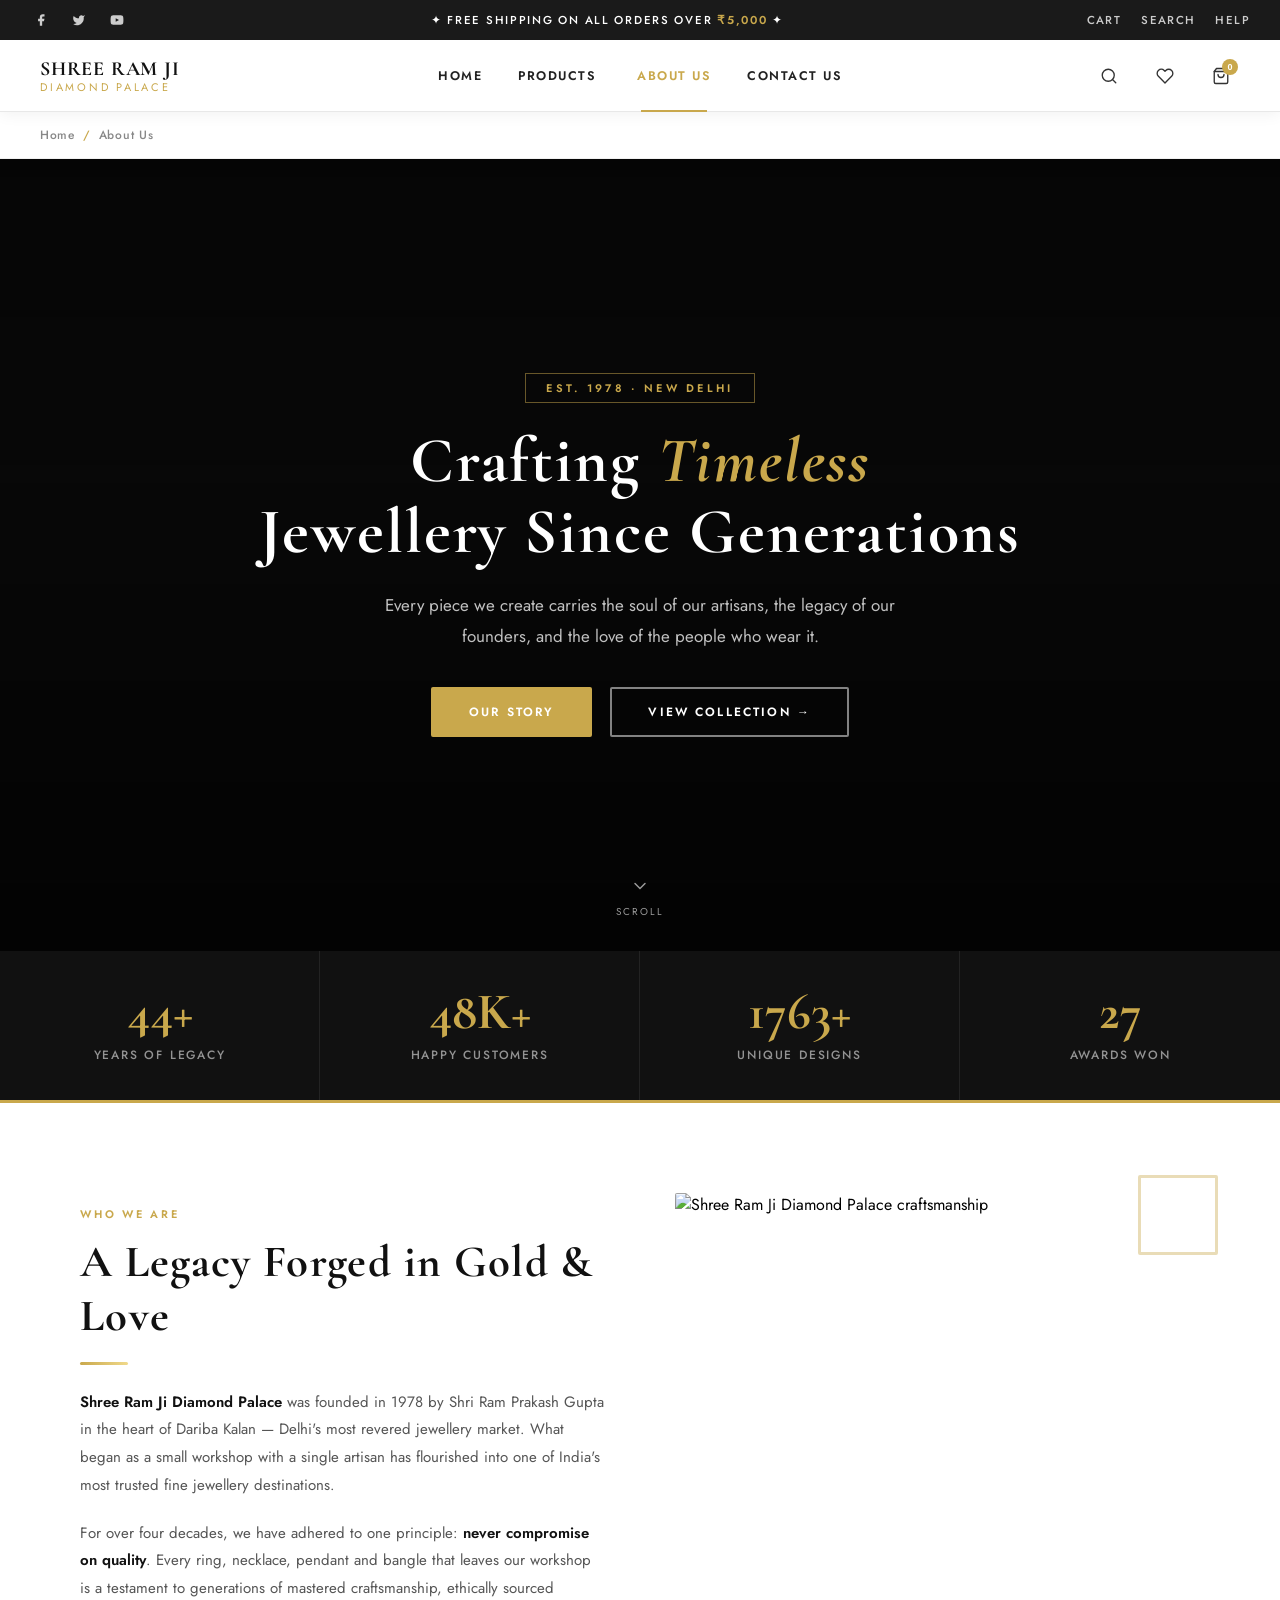
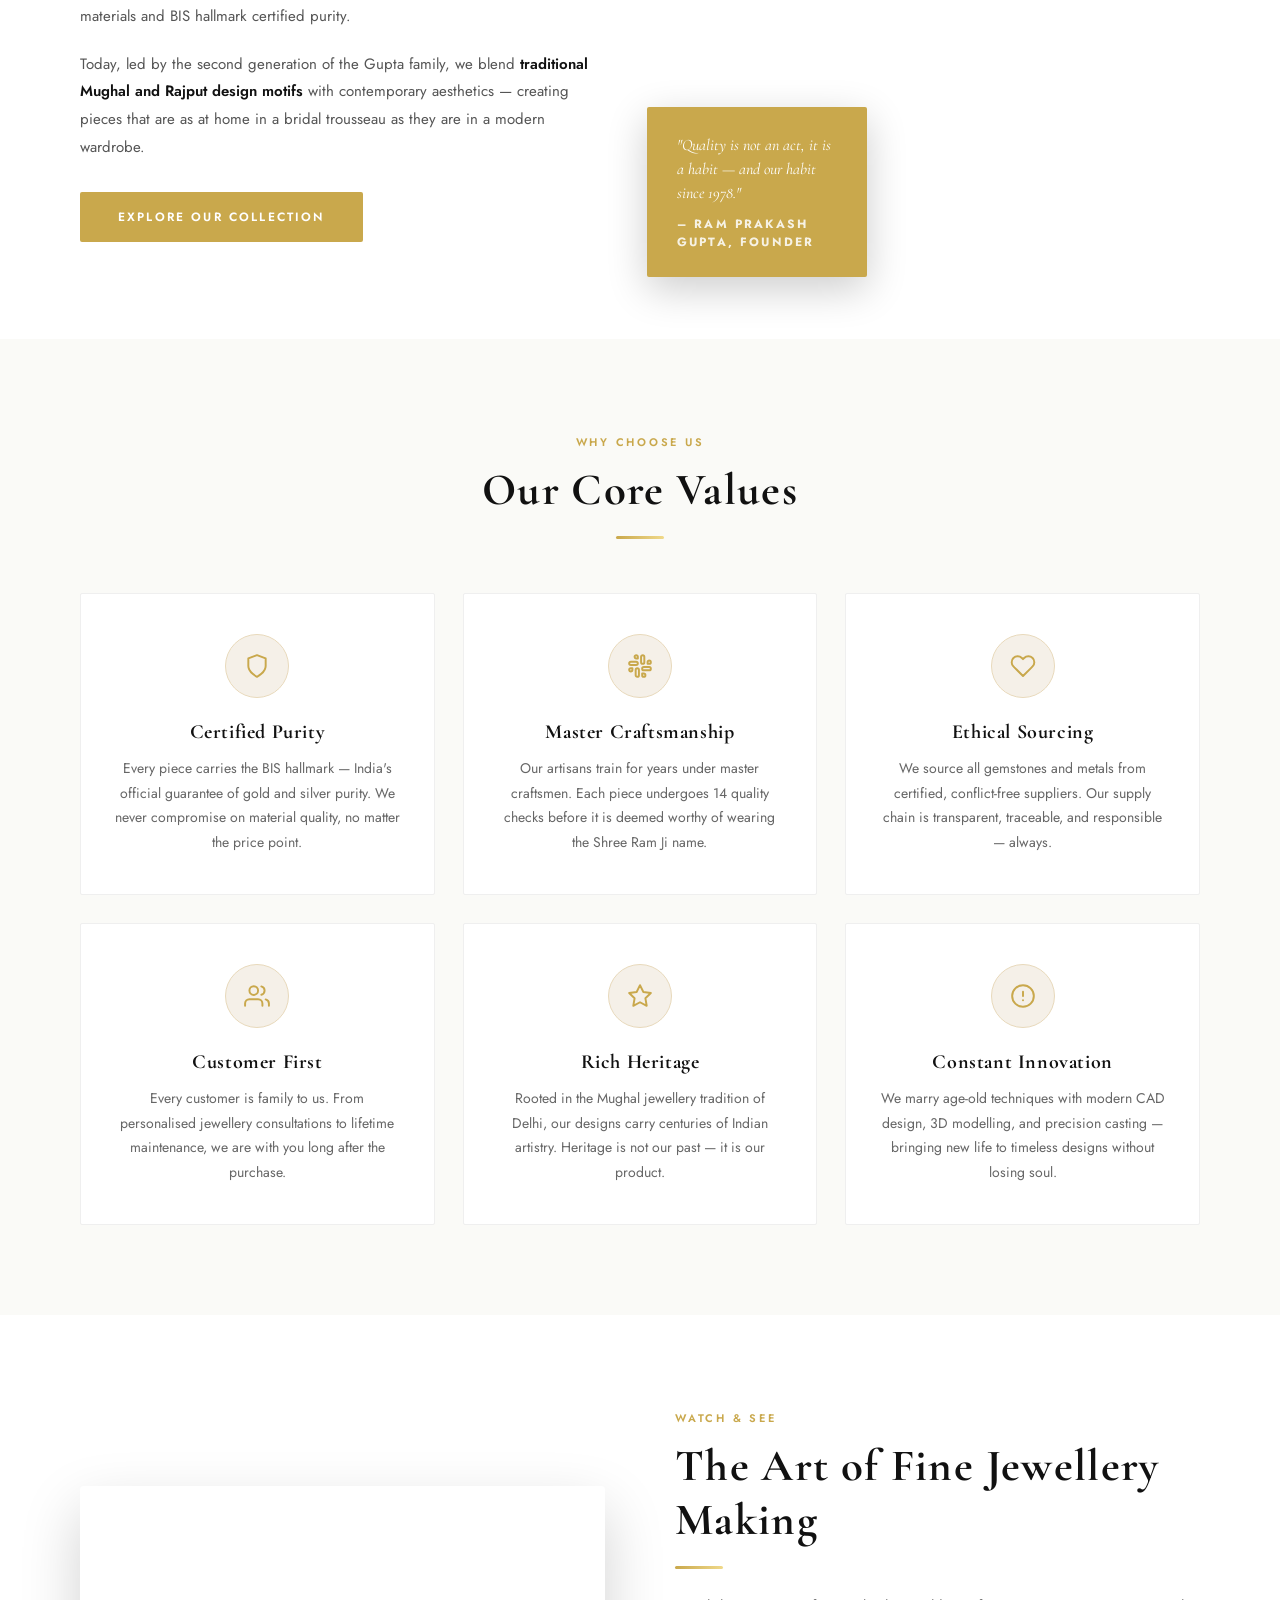
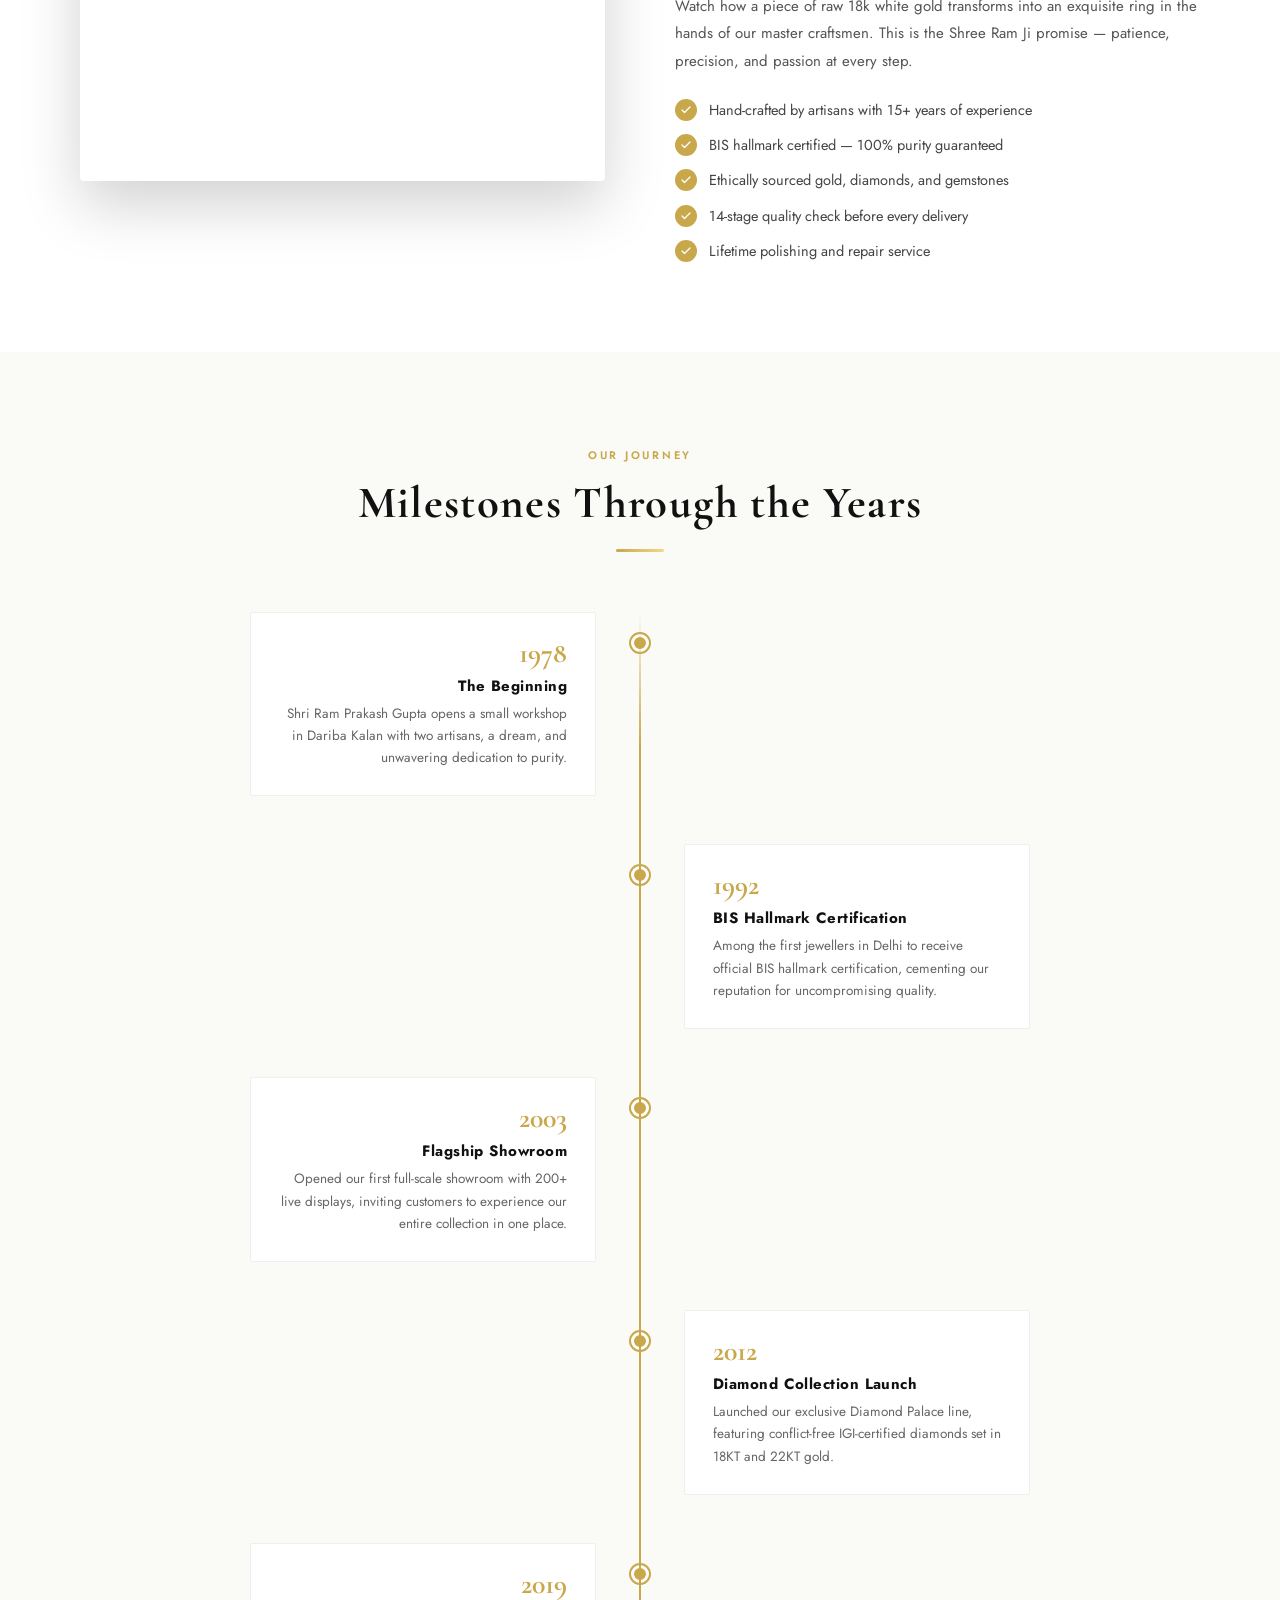
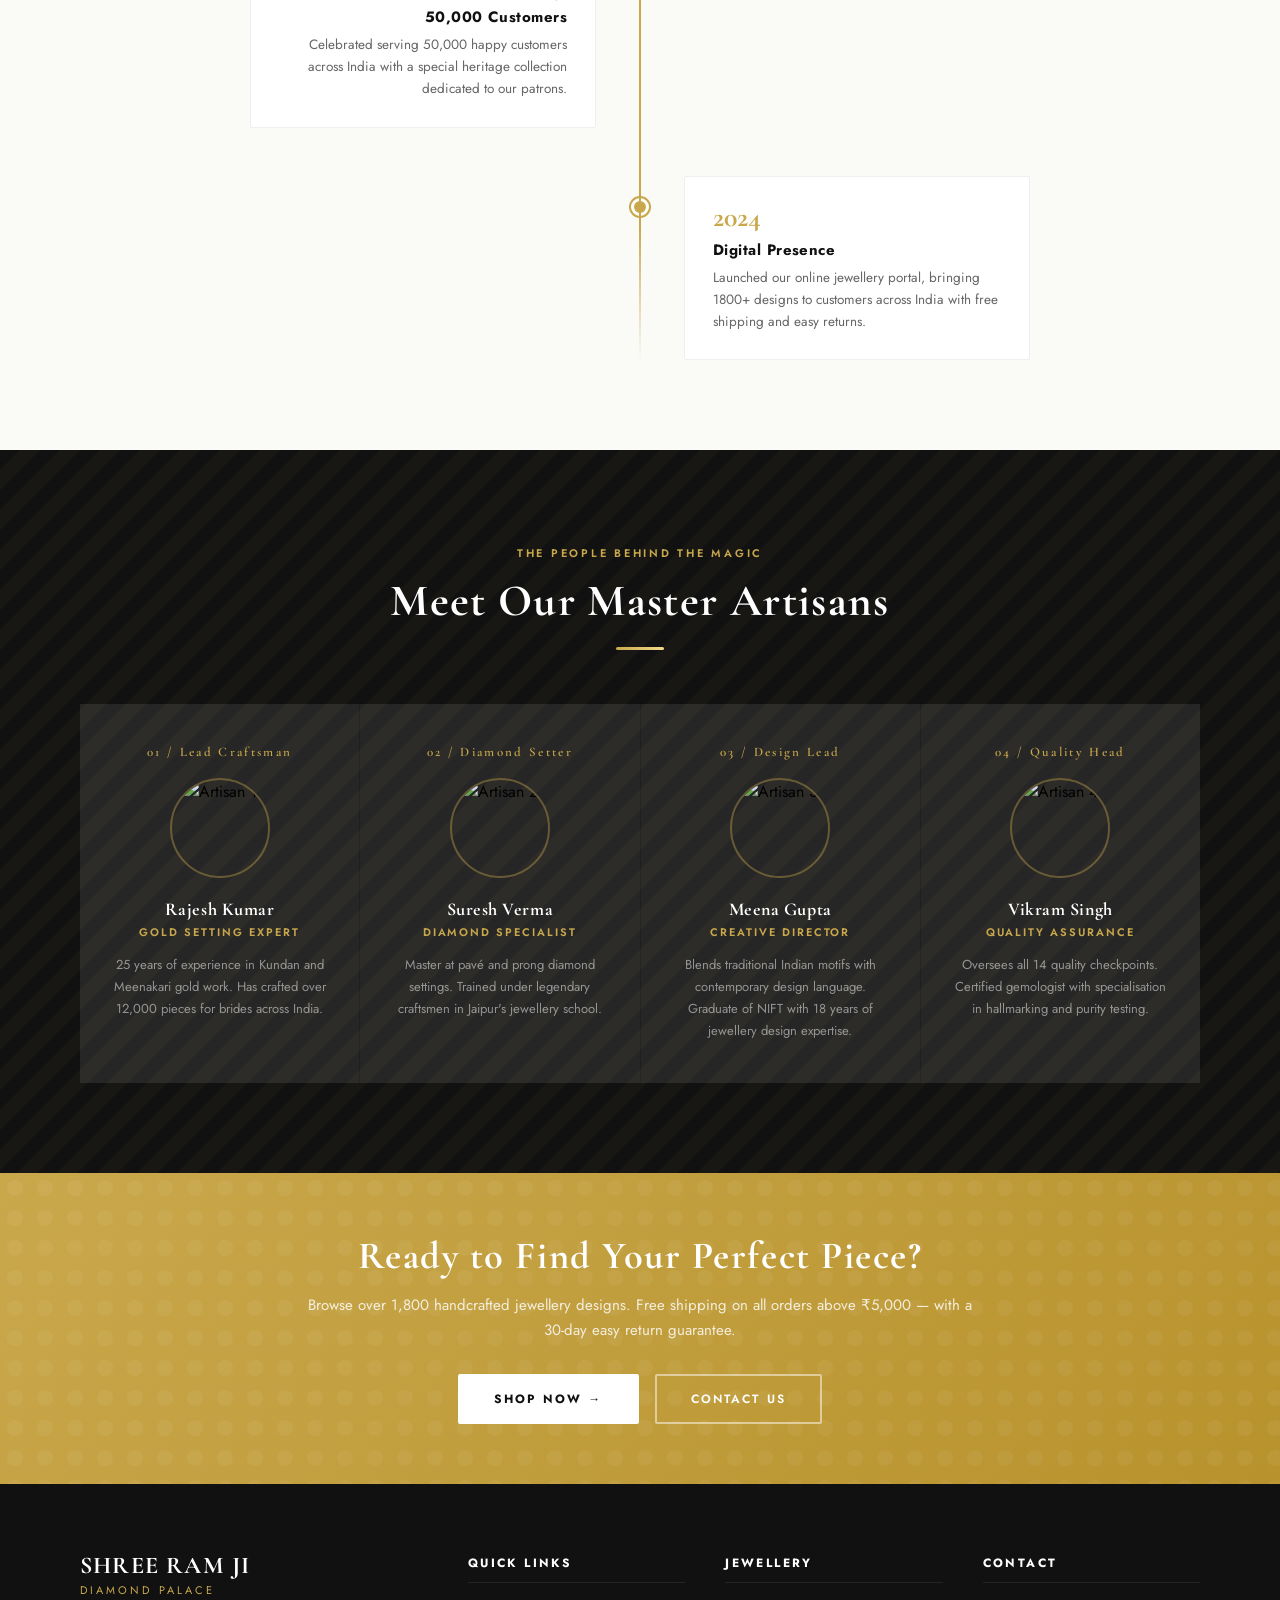
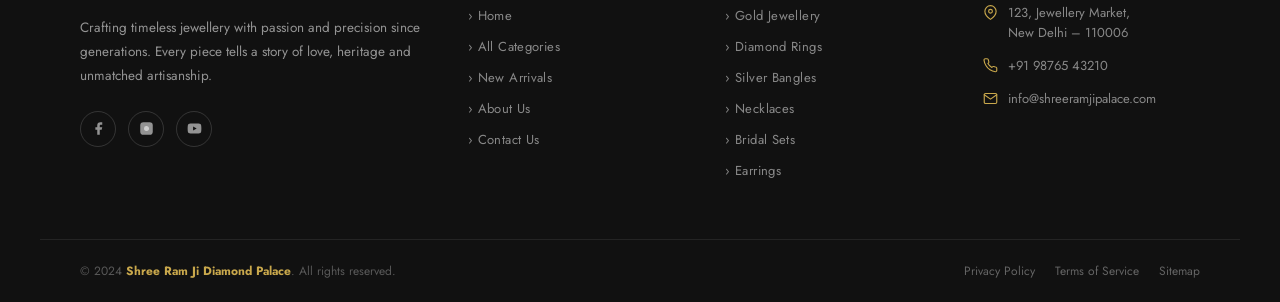
==== commit 73d85c56: "Add files via upload updated Responsiveness" ====
--- a/about-us.html
+++ b/about-us.html
@@ -871,10 +871,10 @@
               <h4>All Categories</h4>
               <ul class="mega-cat-list">
                 <li><a href="gold.html">Gold</a></li>
-                <li><a href="#">Diamond</a></li>
-                <li><a href="#">Silver</a></li>
+                <li><a href="diamond.html">Diamond</a></li>
+                <li><a href="silver.html">Silver</a></li>
               </ul>
-              <a href="#" class="mega-all-btn" id="mega-all-products-btn">All Products
+              <a href="jewellery.html" class="mega-all-btn" id="mega-all-products-btn">All Products
                 <svg viewBox="0 0 256 512"><path d="M224.3 273l-136 136c-9.4 9.4-24.6 9.4-33.9 0l-22.6-22.6c-9.4-9.4-9.4-24.6 0-33.9l96.4-96.4-96.4-96.4c-9.4-9.4-9.4-24.6 0-33.9L54.3 103c9.4-9.4 24.6-9.4 33.9 0l136 136c9.5 9.4 9.5 24.6.1 34z" /></svg>
               </a>
             </div>
@@ -931,7 +931,9 @@
     <div class="drawer-overlay" id="drawer-overlay" onclick="closeDrawer()"></div>
     <div class="drawer-panel">
       <div class="drawer-header">
-        <div class="logo-text" style="font-size:16px;">Shree Ram Ji<span style="display:block;font-size:10px;color:#c9a84c;font-family:'Jost',sans-serif;letter-spacing:0.2em;">Diamond Palace</span></div>
+        <div class="logo-text" style="font-size:16px;">Shree Ram Ji<span
+            style="display:block;font-size:10px;color:#c9a84c;font-family:'Jost',sans-serif;letter-spacing:0.2em;">Diamond
+            Palace</span></div>
         <button class="drawer-close" onclick="closeDrawer()" id="drawer-close-btn" aria-label="Close menu">✕</button>
       </div>
       <div class="drawer-search">
@@ -939,8 +941,91 @@
       </div>
       <ul class="drawer-nav">
         <li><a href="index.html" id="drawer-home">Home <span class="arrow">›</span></a></li>
-        <li><a href="#" id="drawer-products">Products <span class="arrow">›</span></a></li>
-        <li><a href="about-us.html" id="drawer-about">About Us <span class="arrow">›</span></a></li>
+
+        <!-- Products accordion -->
+        <li id="drawer-products-li">
+          <a href="#" id="drawer-products" onclick="toggleDrawerProducts(event)">Products <span class="arrow">›</span></a>
+          <ul class="drawer-submenu" id="drawer-products-submenu">
+            <!-- Category section -->
+            <li class="drawer-submenu-section">Shop By Material</li>
+            <li><a href="gold.html">› Gold Jewellery</a></li>
+            <li><a href="diamond.html">› Diamond Collection</a></li>
+            <li><a href="silver.html">› Silver Jewellery</a></li>
+
+            <!-- Product icon grid -->
+            <li class="drawer-submenu-section" style="margin-top:4px;">All Categories</li>
+            <li style="padding:0;border:0;">
+              <div class="drawer-product-grid">
+                <a href="#" class="drawer-product-item">
+                  <img src="https://goldsmith.ninetheme.com/wp-content/uploads/2022/12/042-bracelet-2.svg" alt="Bracelets" loading="lazy" />
+                  <span>Bracelets</span>
+                  <span class="drawer-product-count">13 items</span>
+                </a>
+                <a href="earrings.html" class="drawer-product-item">
+                  <img src="https://goldsmith.ninetheme.com/wp-content/uploads/2022/12/015-earrings-1.svg" alt="Earrings" loading="lazy" />
+                  <span>Earrings</span>
+                  <span class="drawer-product-count">16 items</span>
+                </a>
+                <a href="#" class="drawer-product-item">
+                  <img src="https://goldsmith.ninetheme.com/wp-content/uploads/2022/12/025-earrings-3.svg" alt="Gold Rings" loading="lazy" />
+                  <span>Gold Rings</span>
+                  <span class="drawer-product-count">11 items</span>
+                </a>
+                <a href="#" class="drawer-product-item">
+                  <img src="https://goldsmith.ninetheme.com/wp-content/uploads/2022/12/045-pendant-1.svg" alt="Necklaces" loading="lazy" />
+                  <span>Necklaces</span>
+                  <span class="drawer-product-count">7 items</span>
+                </a>
+                <a href="#" class="drawer-product-item">
+                  <img src="https://goldsmith.ninetheme.com/wp-content/uploads/2022/12/031-ring-1.svg" alt="Nose Rings" loading="lazy" />
+                  <span>Nose Rings</span>
+                  <span class="drawer-product-count">16 items</span>
+                </a>
+                <a href="#" class="drawer-product-item">
+                  <img src="https://goldsmith.ninetheme.com/wp-content/uploads/2022/12/024-engagement.svg" alt="Rings" loading="lazy" />
+                  <span>Rings</span>
+                  <span class="drawer-product-count">3 items</span>
+                </a>
+                <a href="#" class="drawer-product-item">
+                  <img src="https://goldsmith.ninetheme.com/wp-content/uploads/2022/12/021-gem.svg" alt="Sets" loading="lazy" />
+                  <span>Sets</span>
+                  <span class="drawer-product-count">3 items</span>
+                </a>
+                <a href="#" class="drawer-product-item">
+                  <img src="https://goldsmith.ninetheme.com/wp-content/uploads/2022/12/042-bracelet-2.svg" alt="Silver Bangles" loading="lazy" />
+                  <span>Silver Bangles</span>
+                  <span class="drawer-product-count">7 items</span>
+                </a>
+                <a href="#" class="drawer-product-item">
+                  <img src="https://goldsmith.ninetheme.com/wp-content/uploads/2022/12/020-earrings-2.svg" alt="Silver Rings" loading="lazy" />
+                  <span>Silver Rings</span>
+                  <span class="drawer-product-count">8 items</span>
+                </a>
+                <a href="#" class="drawer-product-item">
+                  <img src="https://goldsmith.ninetheme.com/wp-content/uploads/2022/12/042-bracelet-2.svg" alt="Gold Bangles" loading="lazy" />
+                  <span>Gold Bangles</span>
+                  <span class="drawer-product-count">7 items</span>
+                </a>
+                <a href="#" class="drawer-product-item">
+                  <img src="https://goldsmith.ninetheme.com/wp-content/uploads/2022/12/050-necklace-4.svg" alt="Gold Buckle" loading="lazy" />
+                  <span>Gold Buckle</span>
+                  <span class="drawer-product-count">7 items</span>
+                </a>
+                <a href="#" class="drawer-product-item">
+                  <img src="https://goldsmith.ninetheme.com/wp-content/uploads/2022/12/043-piercing.svg" alt="Gold Piercing" loading="lazy" />
+                  <span>Gold Piercing</span>
+                  <span class="drawer-product-count">7 items</span>
+                </a>
+              </div>
+            </li>
+            <!-- All Products button -->
+            <li style="padding:0;border:0;">
+              <a href="jewellery.html" class="drawer-all-products-btn">View All Products →</a>
+            </li>
+          </ul>
+        </li>
+
+        <li><a href="about-us.html" id="drawer-about" onclick="closeDrawer()">About Us <span class="arrow">›</span></a></li>
         <li><a href="Contact.html" id="drawer-contact">Contact Us <span class="arrow">›</span></a></li>
       </ul>
       <div class="drawer-footer">© 2024, <strong>Shree Ram Ji Diamond Palace</strong>. All rights reserved.</div>
@@ -1350,7 +1435,18 @@
     // ---- MOBILE DRAWER ----
     const mobileDrawer = document.getElementById('mobile-drawer');
     function openDrawer() { mobileDrawer.classList.add('open'); document.body.style.overflow = 'hidden'; }
-    function closeDrawer() { mobileDrawer.classList.remove('open'); document.body.style.overflow = ''; }
+    function closeDrawer() {
+      mobileDrawer.classList.remove('open');
+      document.body.style.overflow = '';
+      // Close products accordion when drawer closes
+      const productsLi = document.getElementById('drawer-products-li');
+      if (productsLi) productsLi.classList.remove('open');
+    }
+    function toggleDrawerProducts(e) {
+      e.preventDefault();
+      const li = document.getElementById('drawer-products-li');
+      li.classList.toggle('open');
+    }
     document.getElementById('hamburger-btn').addEventListener('click', openDrawer);
 
     // ---- SEARCH OVERLAY ----
--- a/css/topbar.css
+++ b/css/topbar.css
@@ -720,7 +720,7 @@
 
 .mega-grid {
   display: grid;
-  grid-template-columns: repeat(auto-fill, minmax(90px, 1fr));
+  grid-template-columns: repeat(6, 1fr);
   gap: 16px;
 }
 
